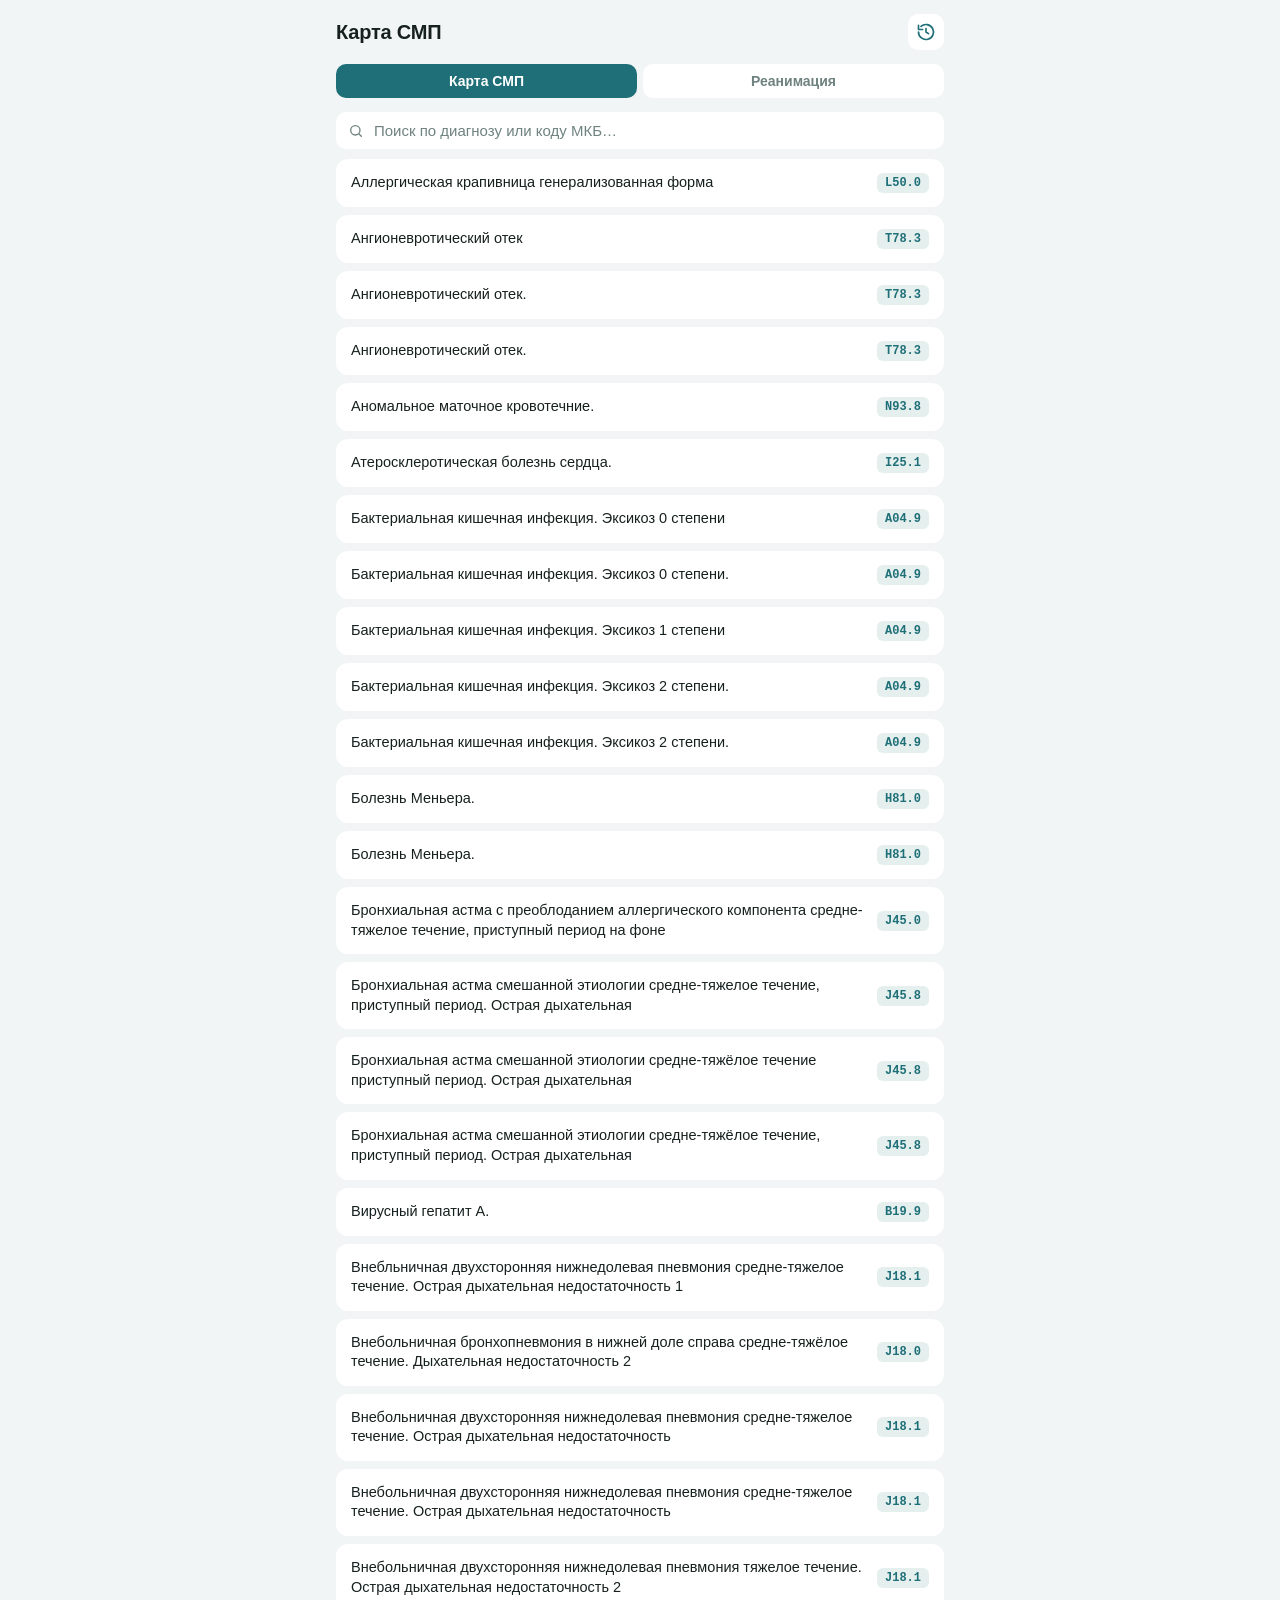
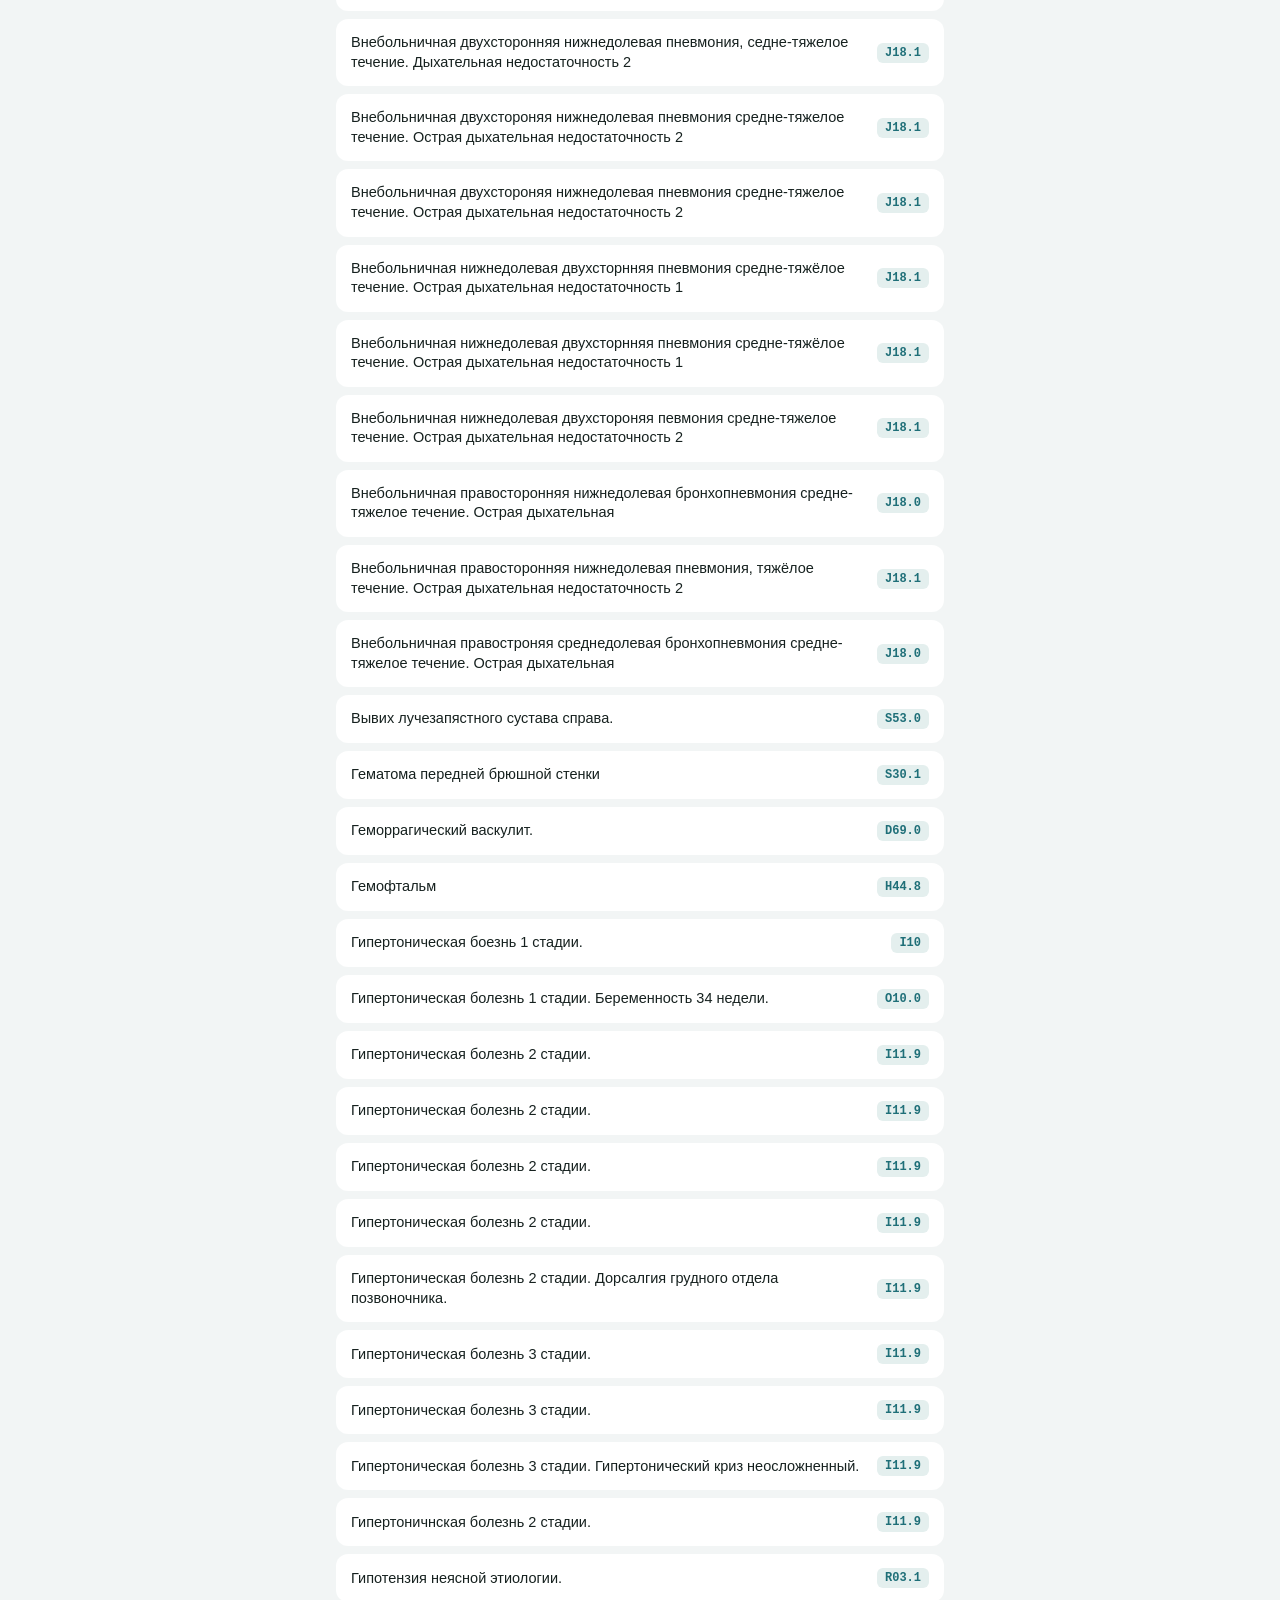
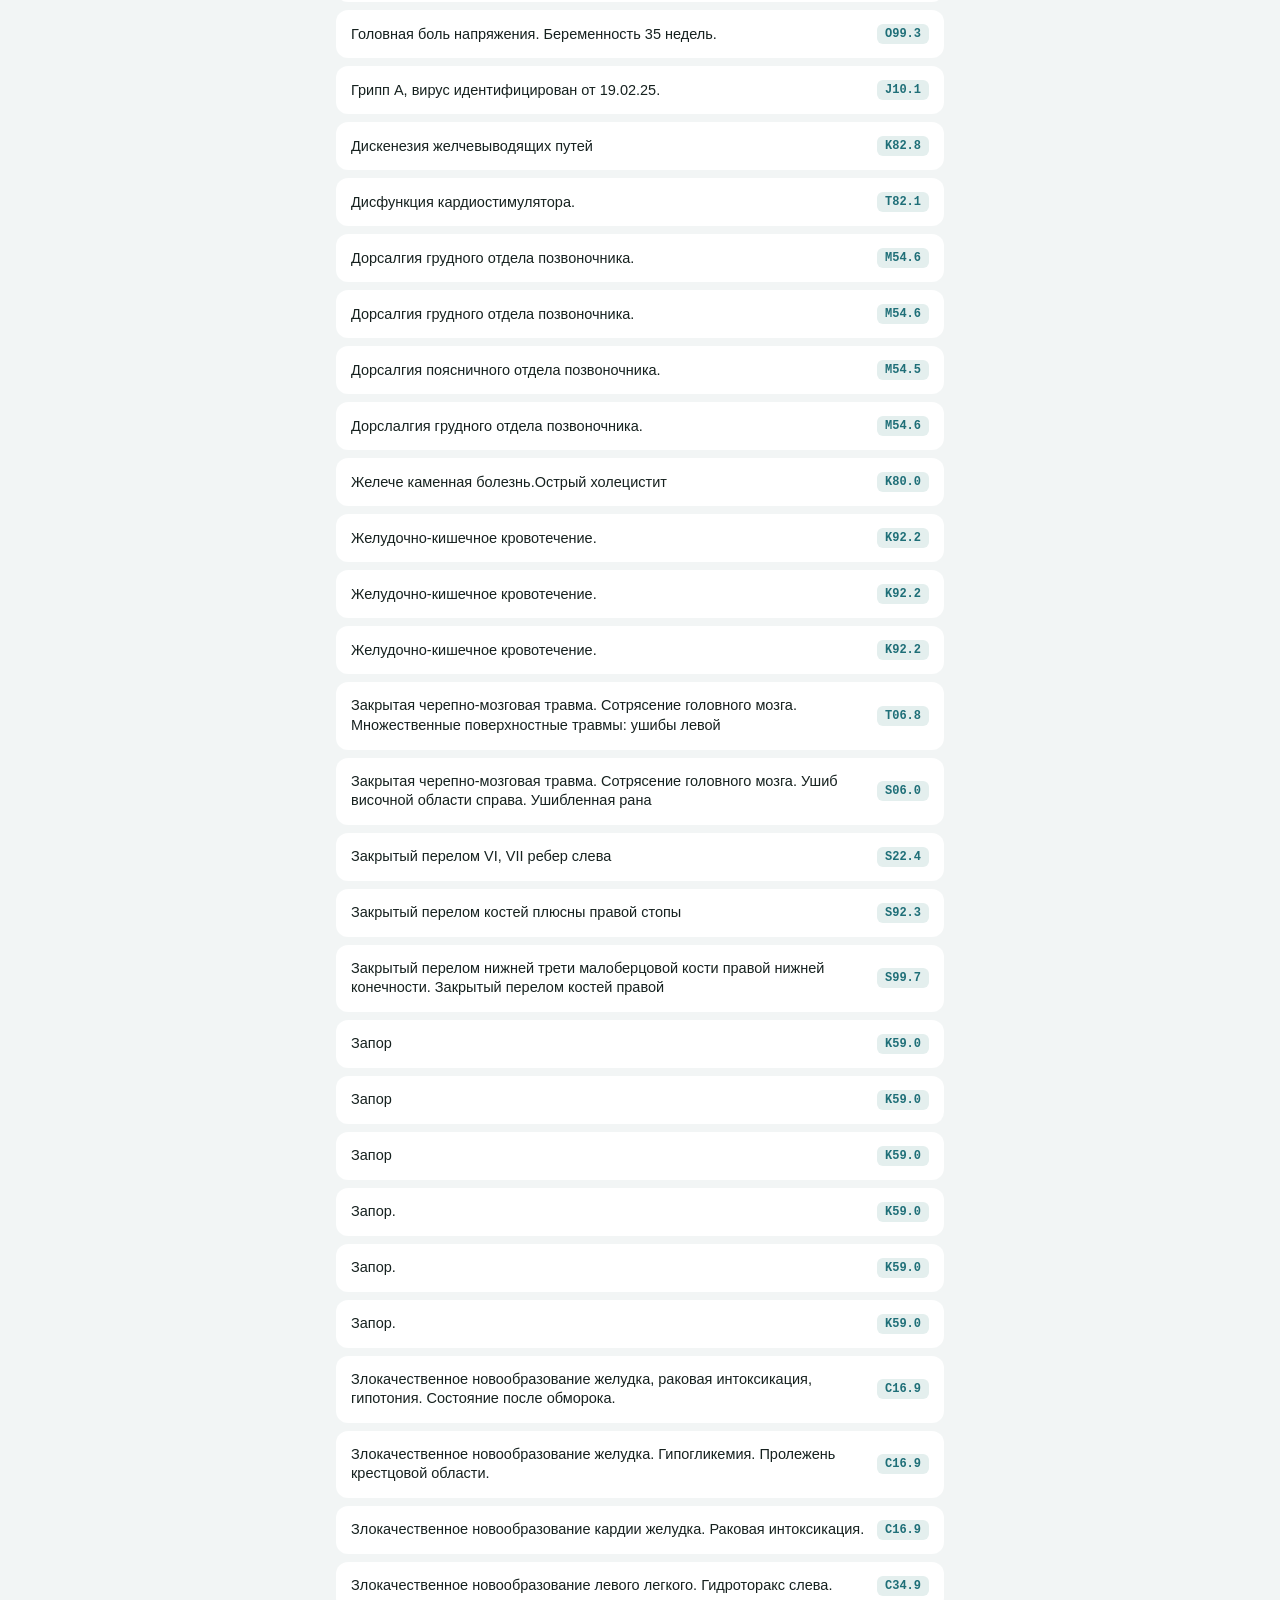
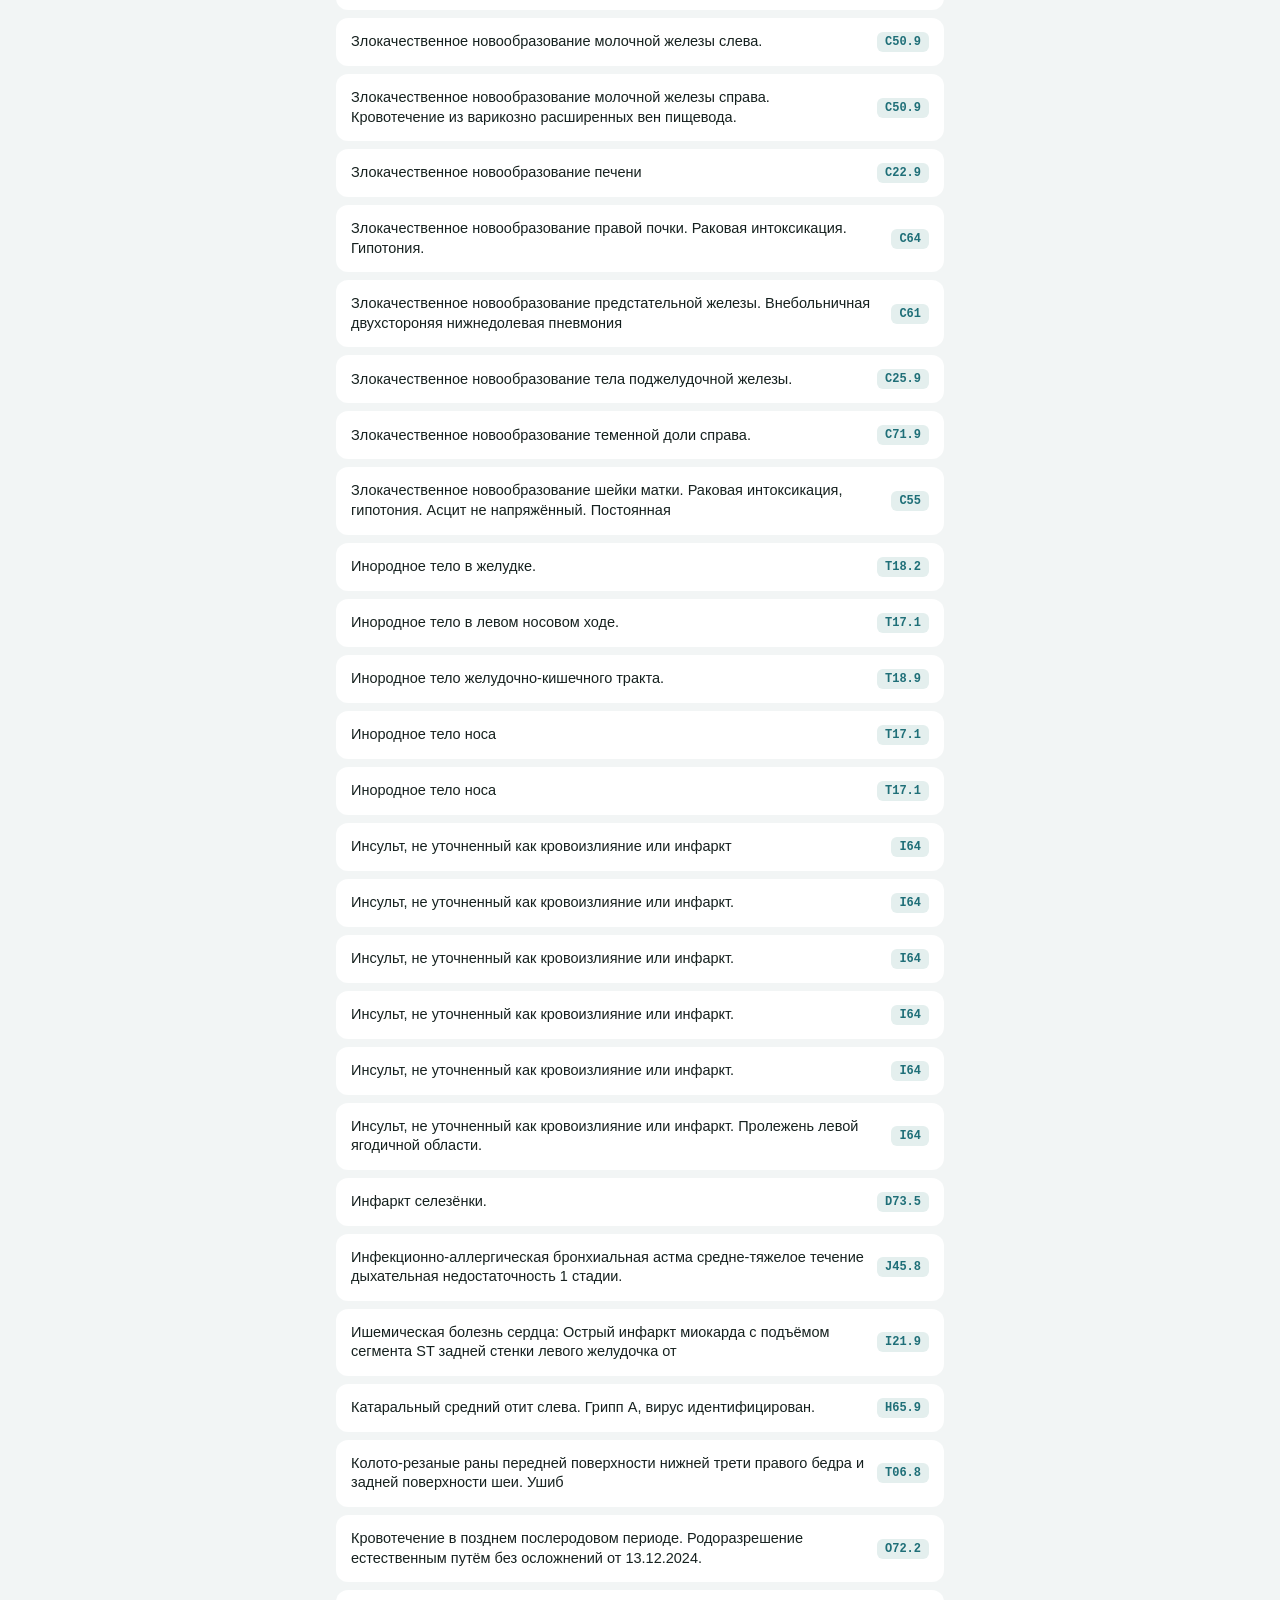
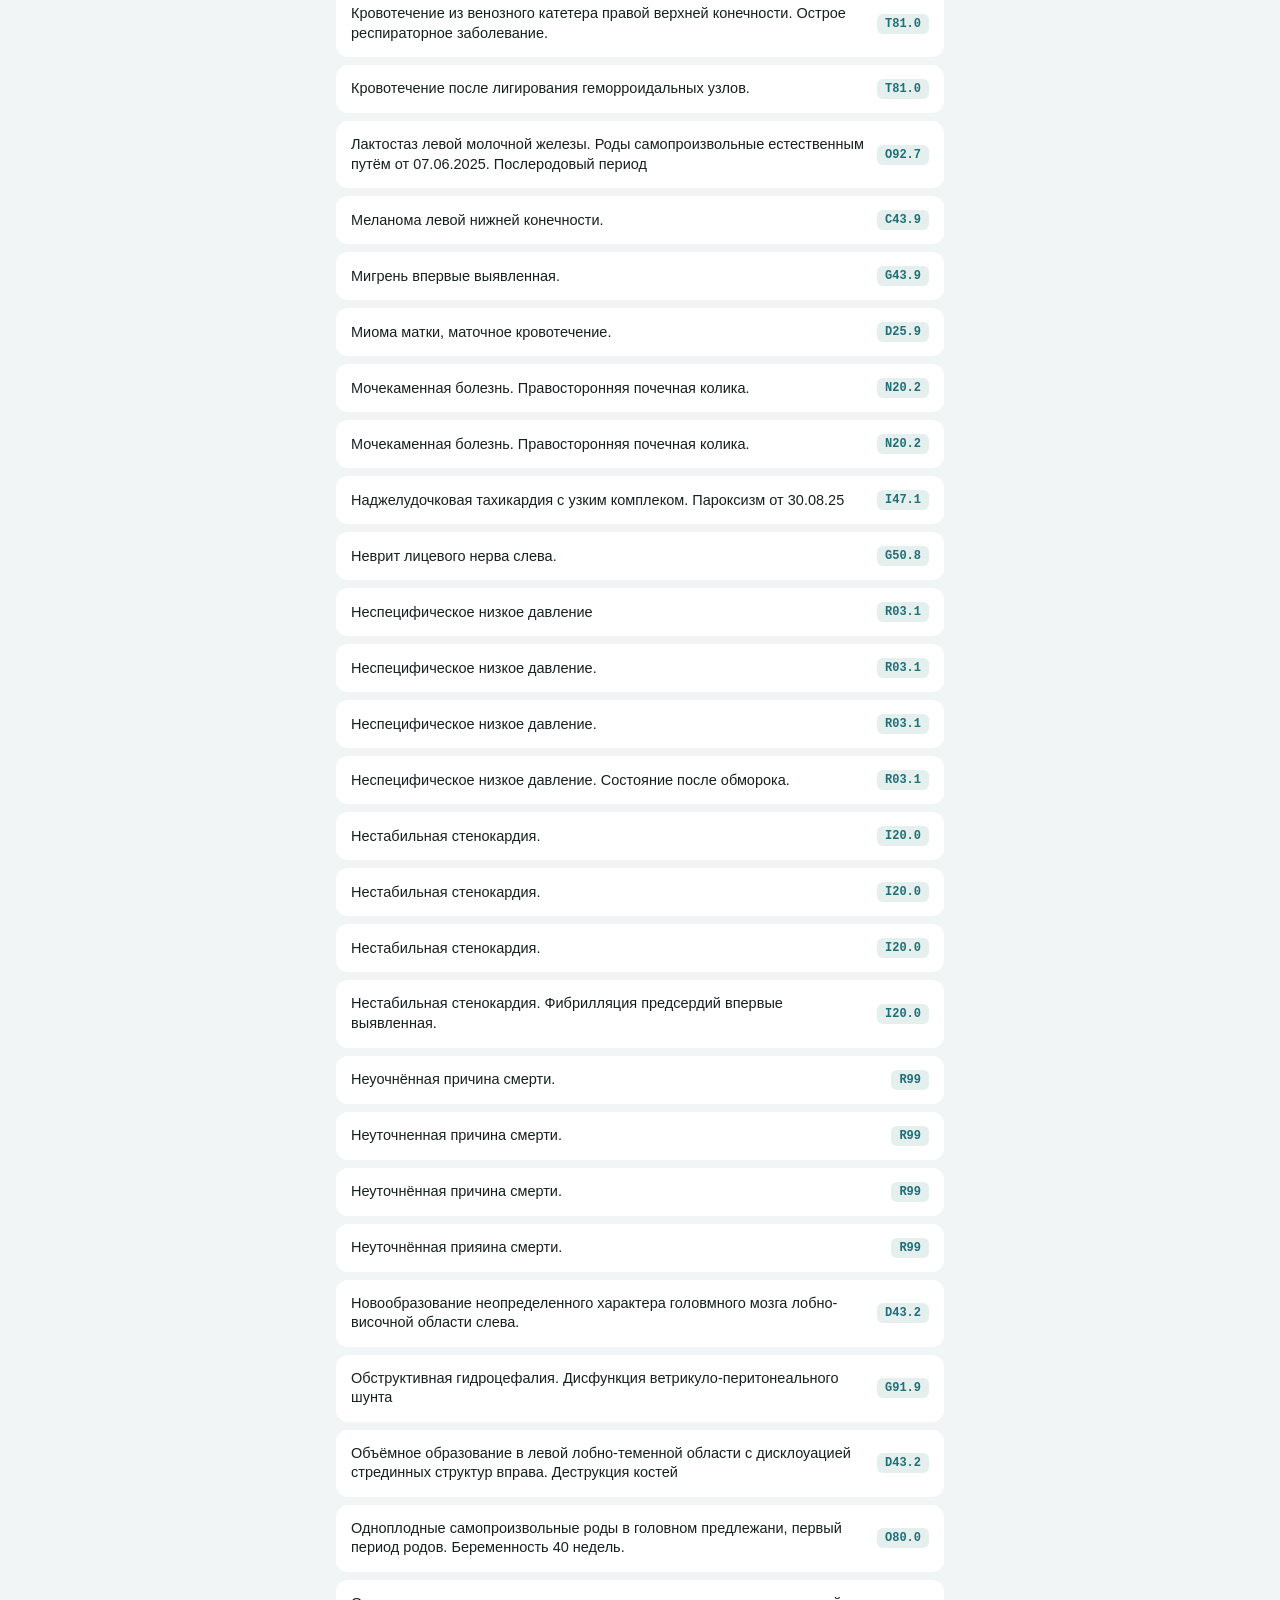
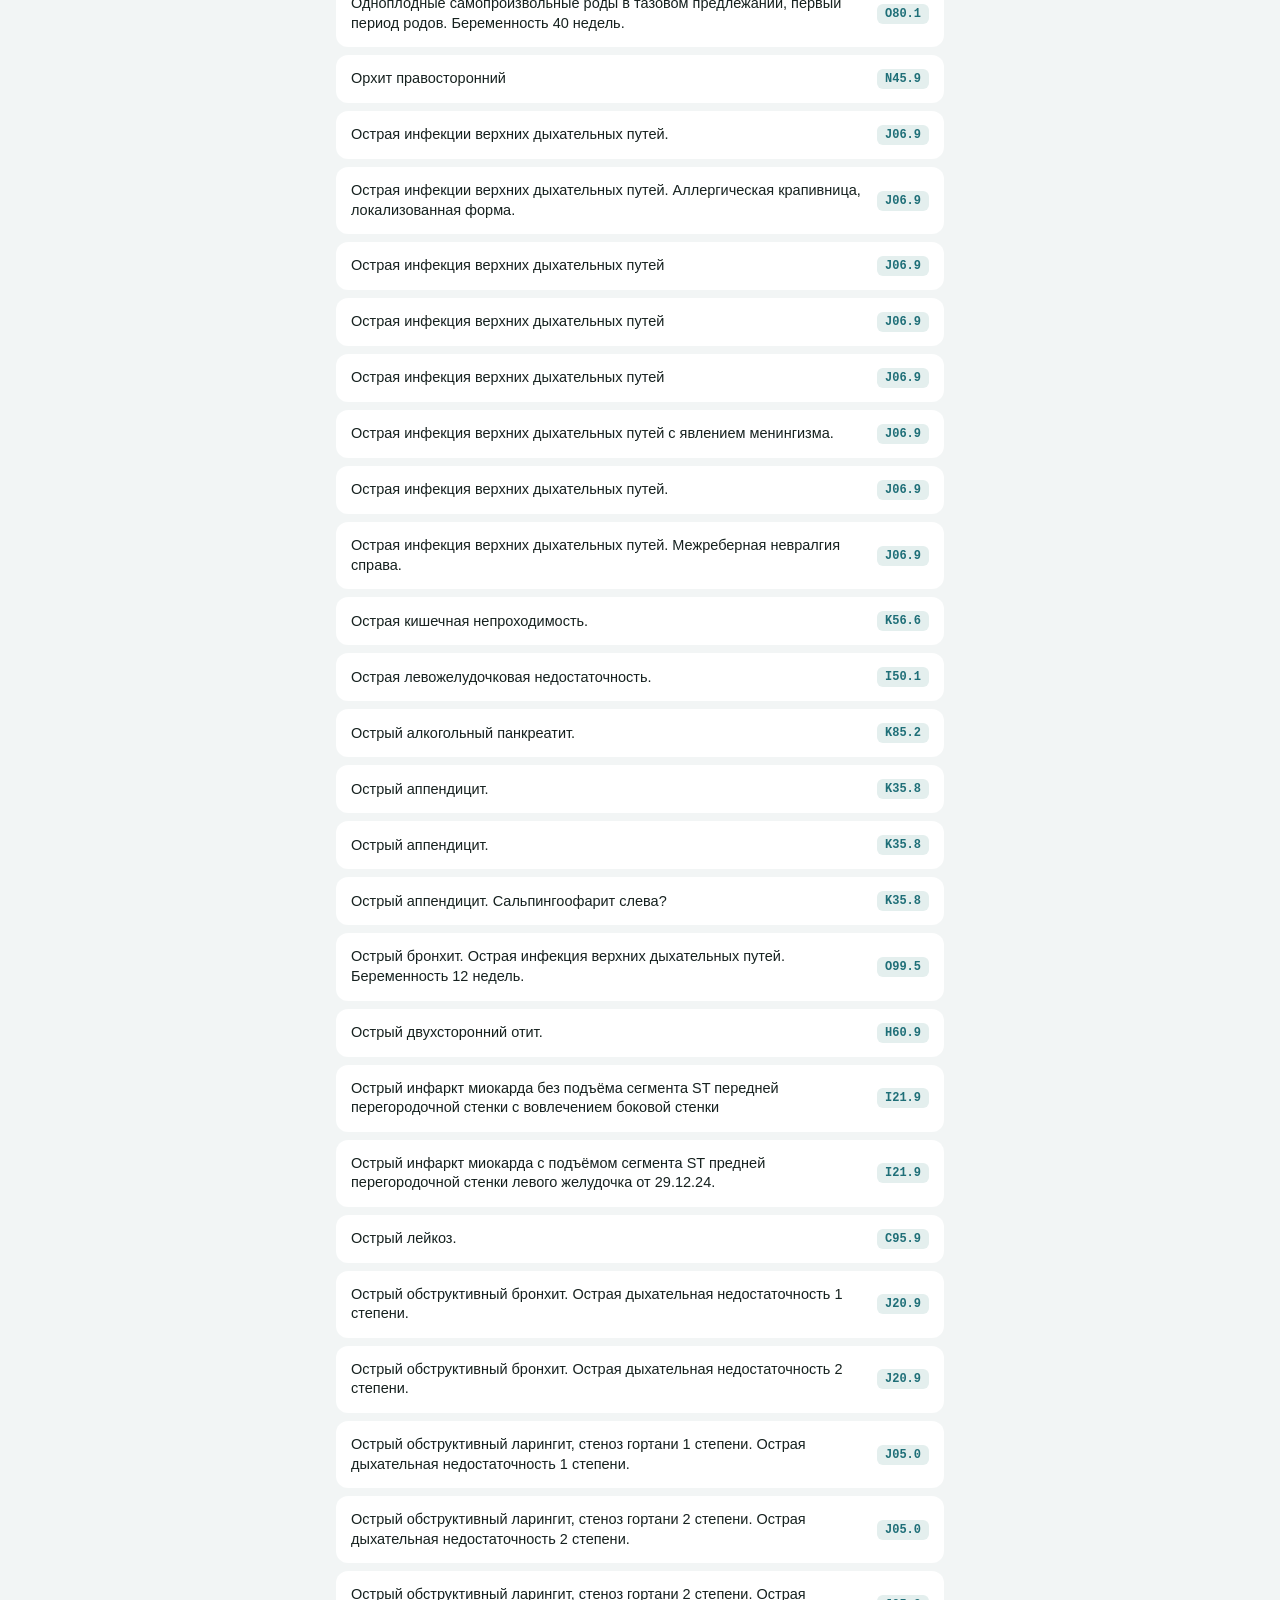
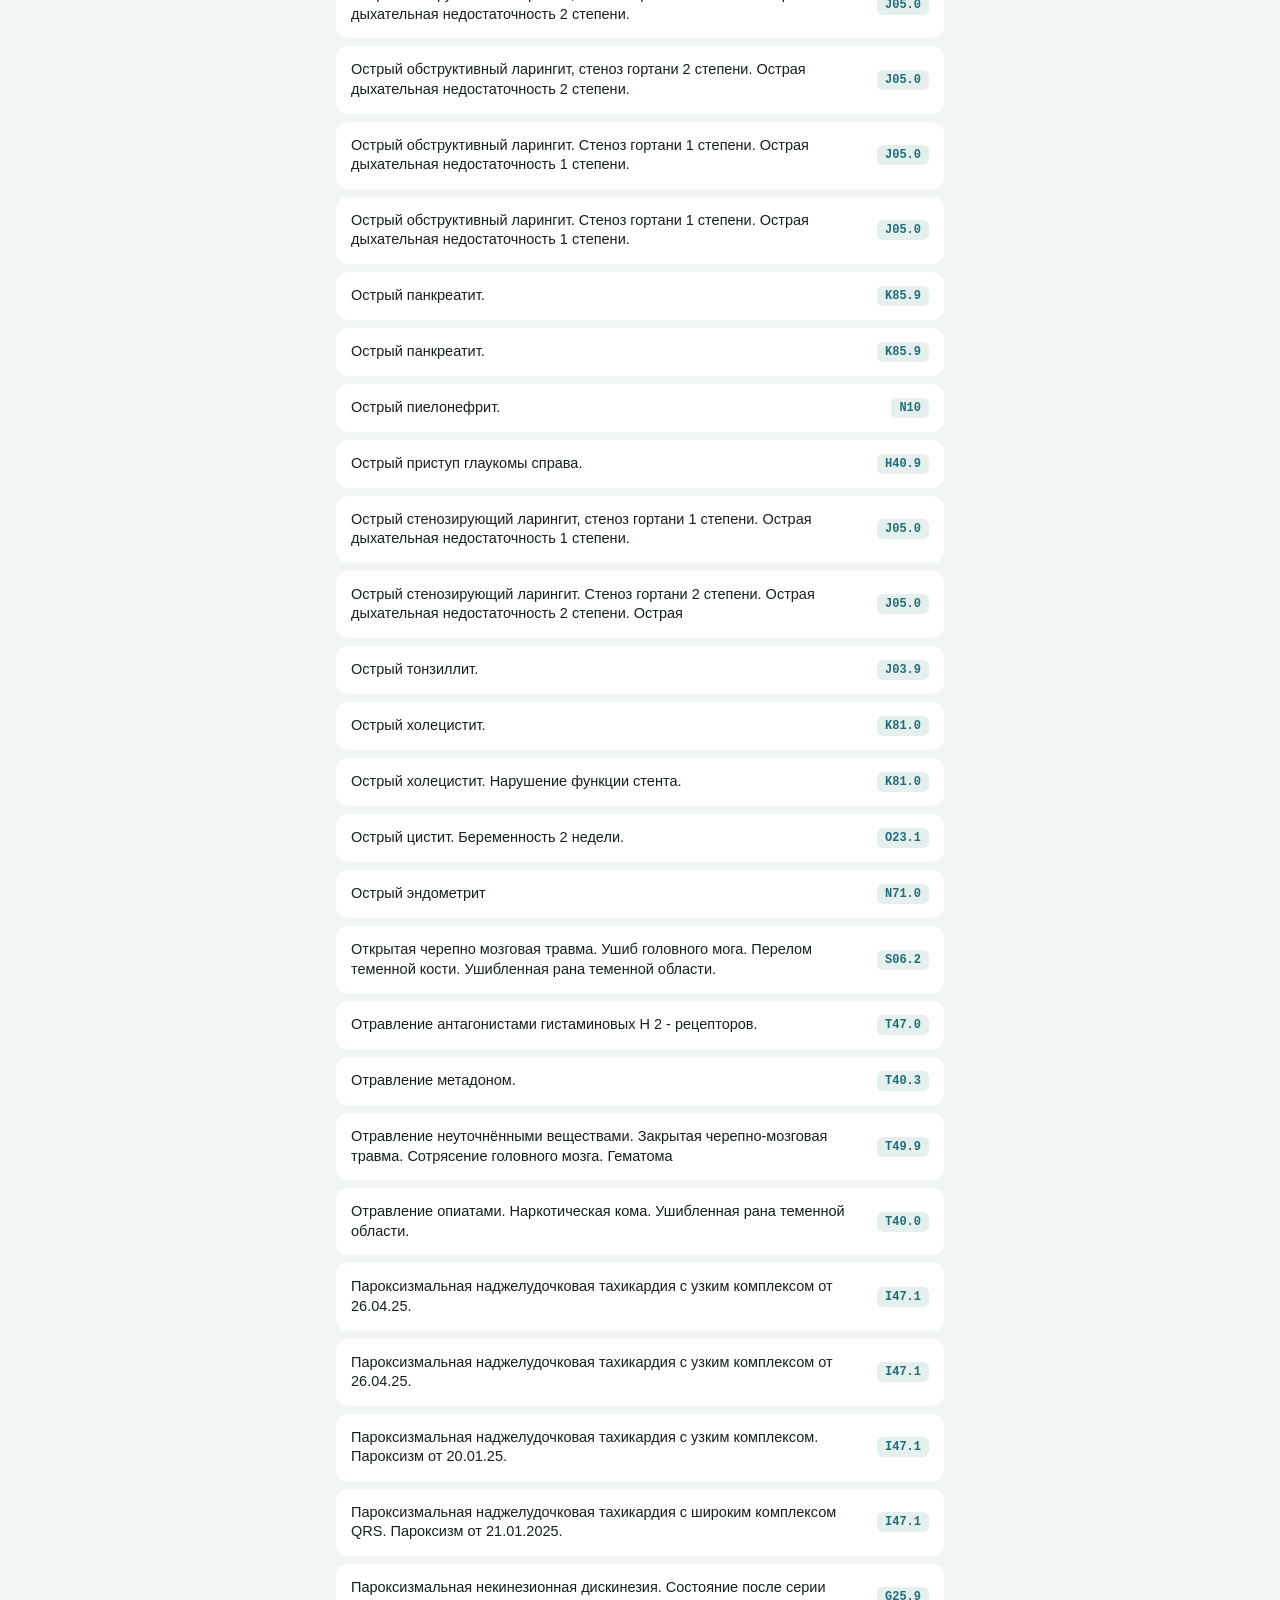
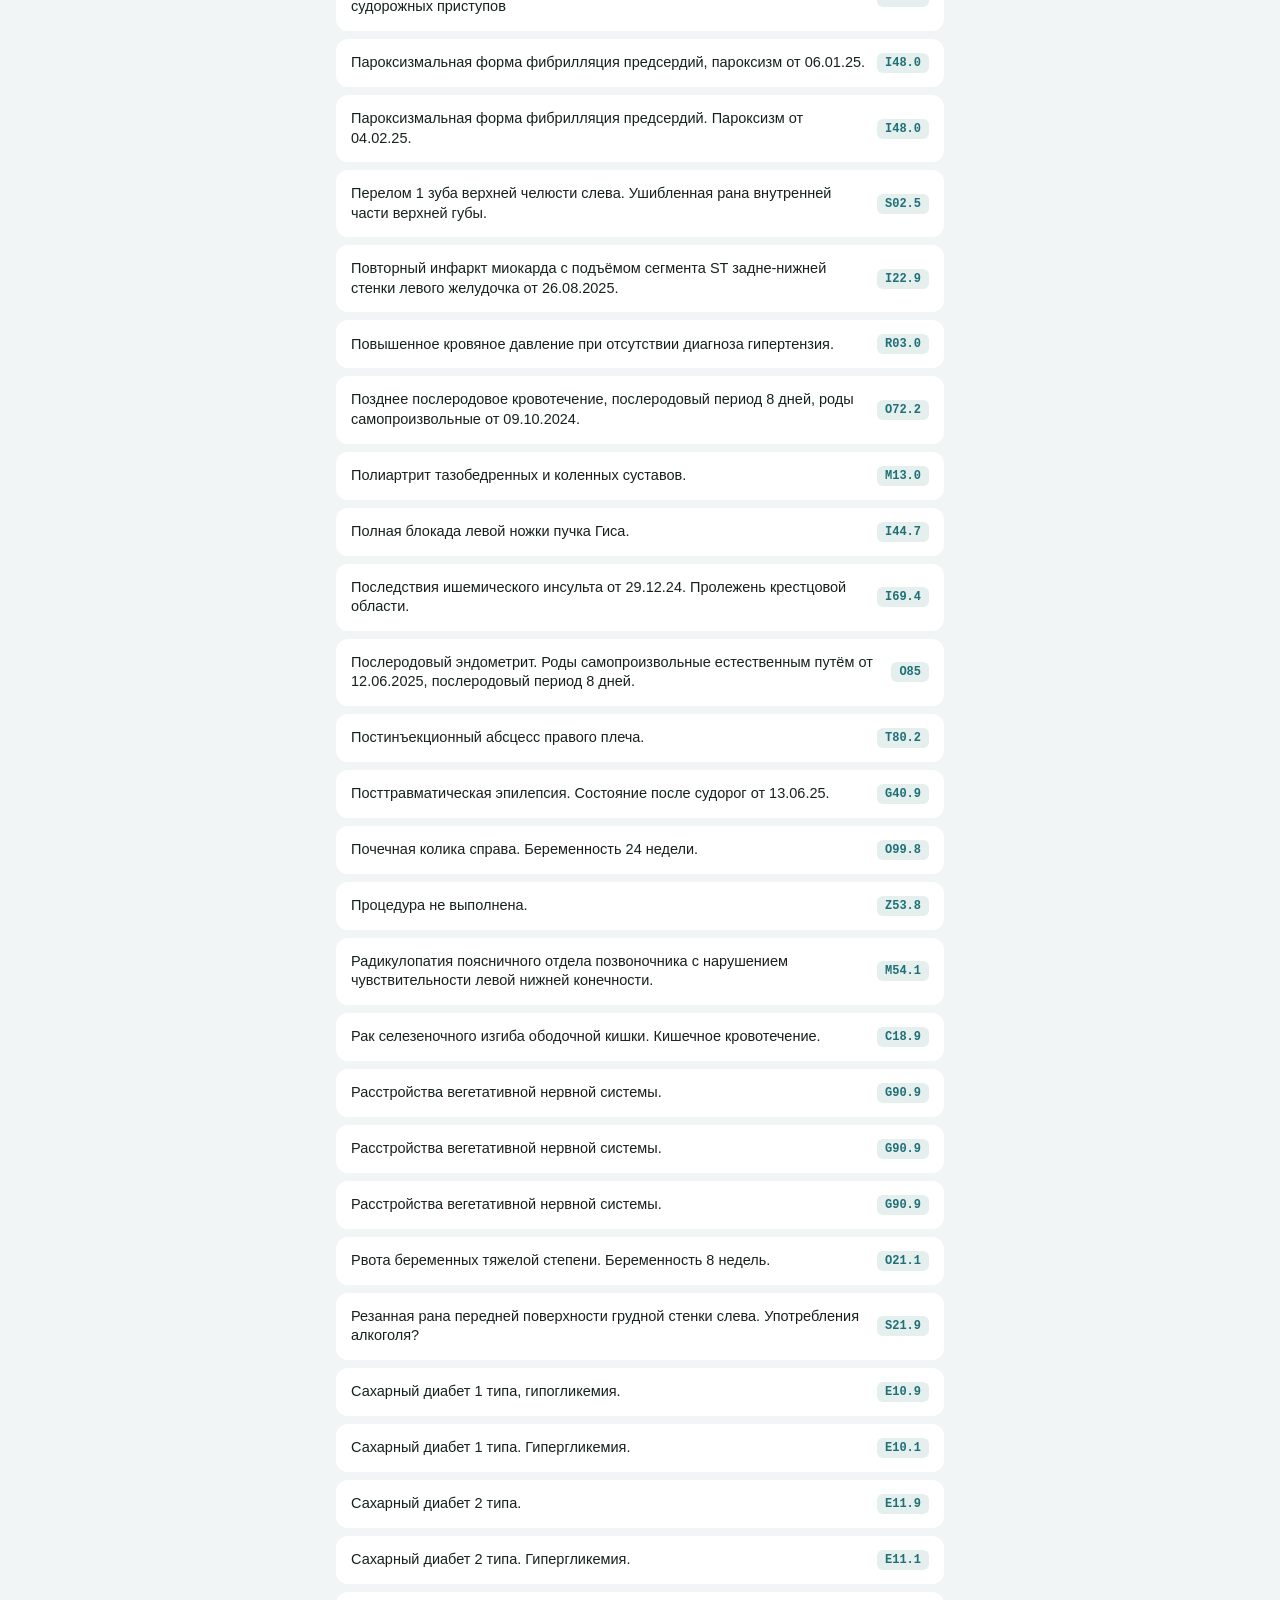
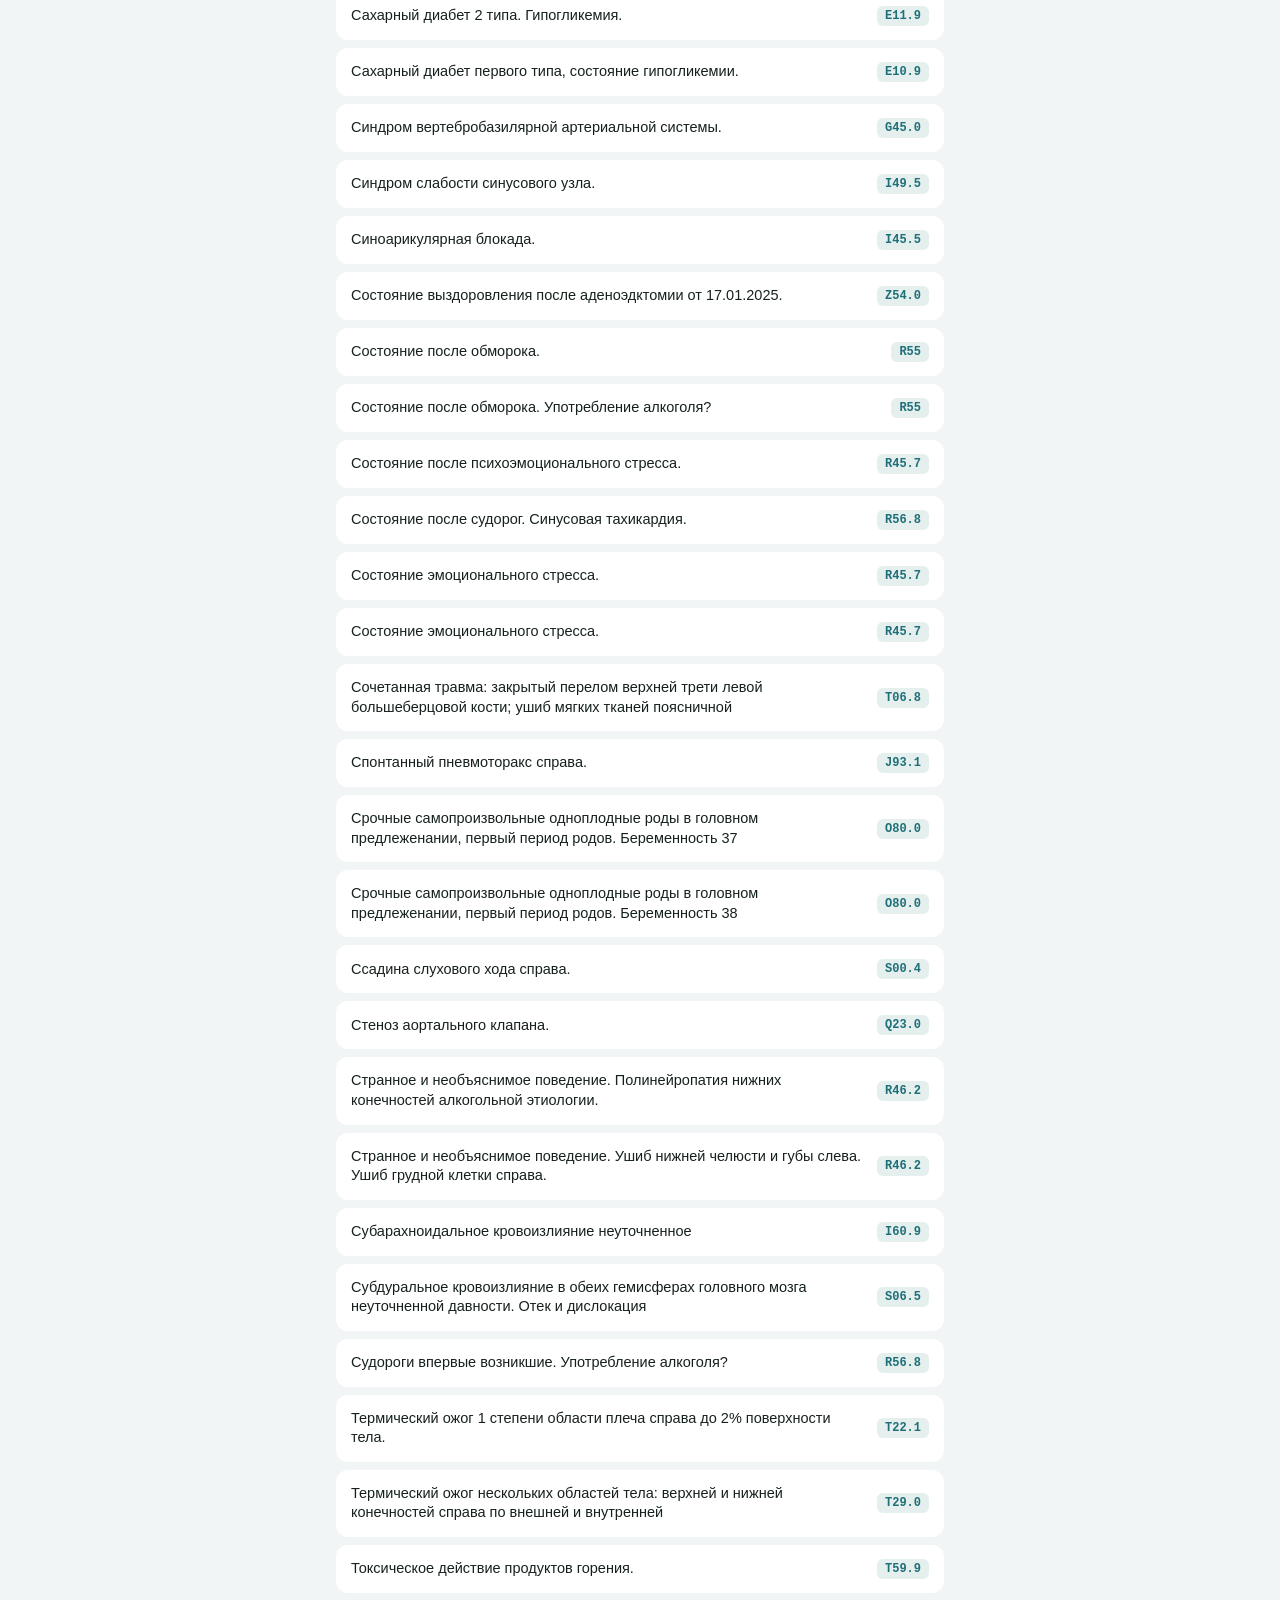
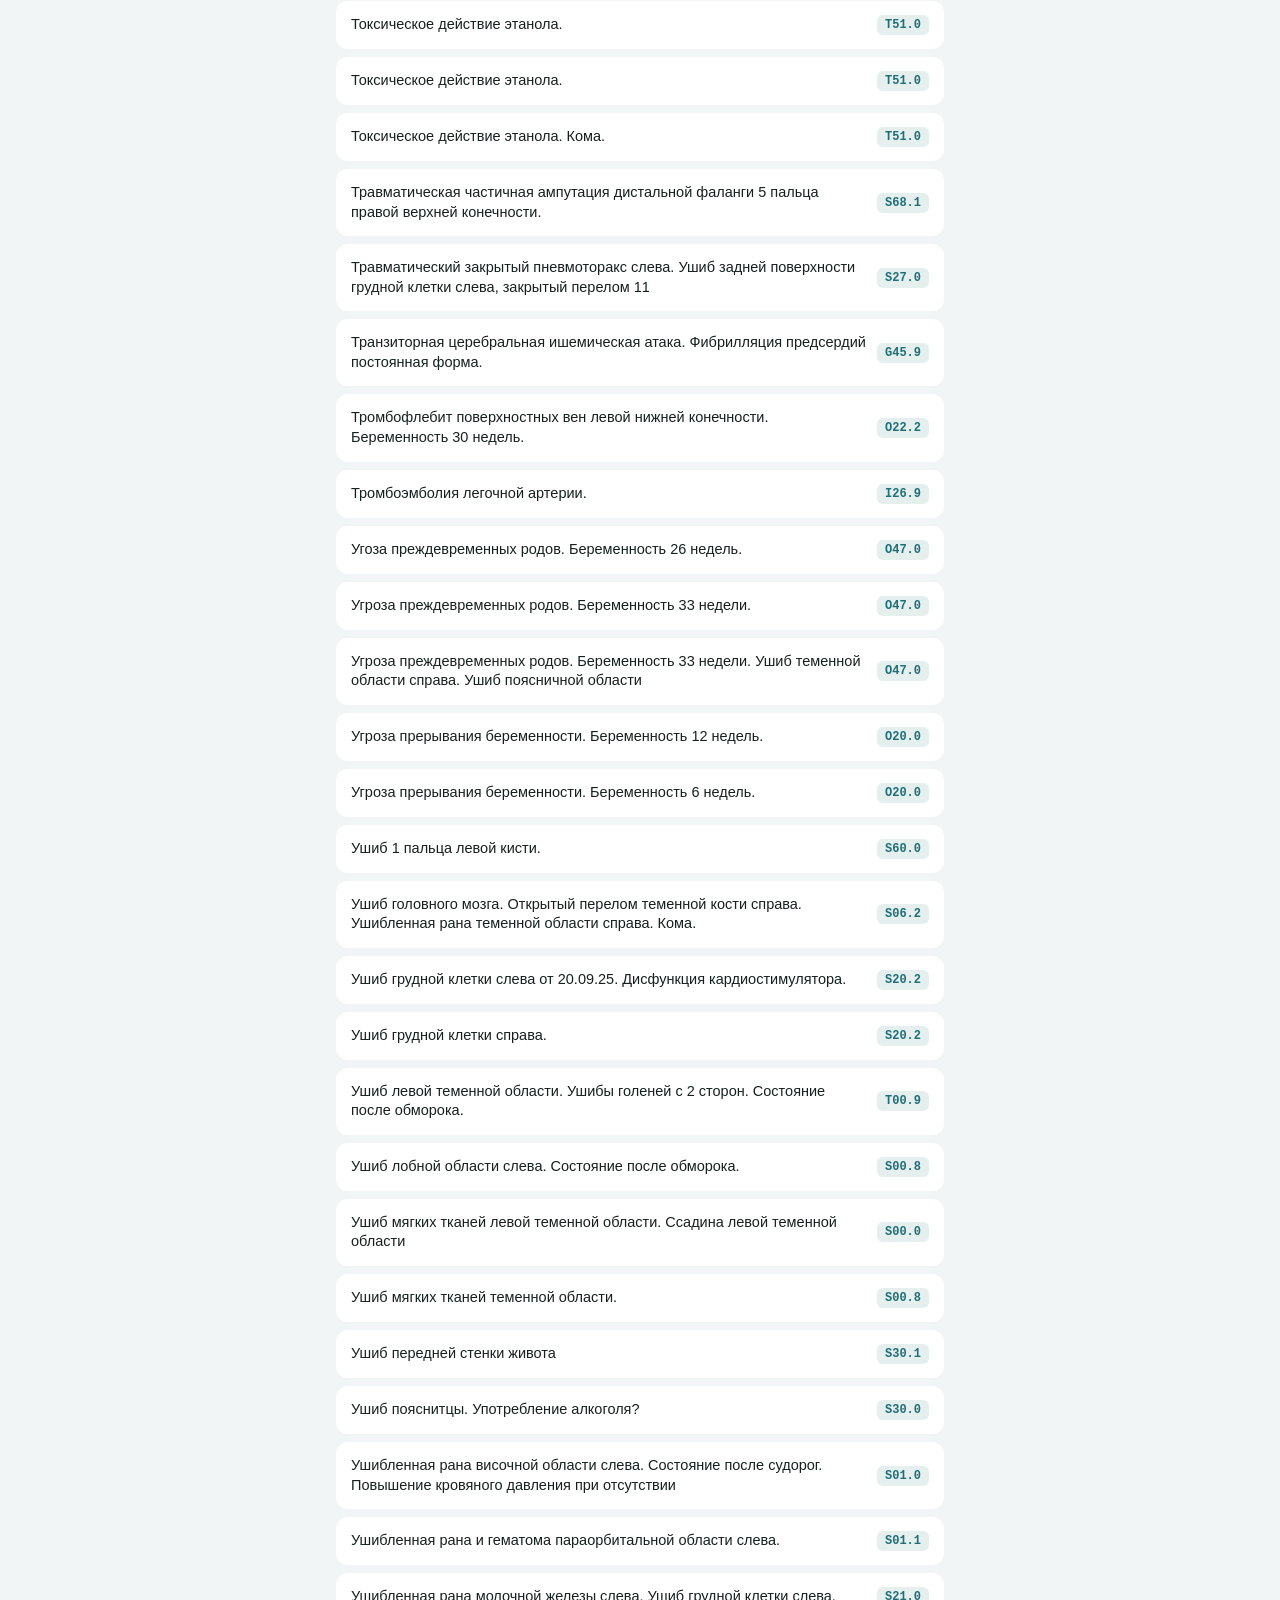
==== webapp/index.html @ 21502b0e "Веб-версия (Telegram Mini App) + вкладка Реанимация + исправление утечки фамилий в базе" ====
<!DOCTYPE html>
<html lang="ru">
<head>
<meta charset="UTF-8">
<meta name="viewport" content="width=device-width, initial-scale=1.0, viewport-fit=cover">
<title>PatientNote — Карта СМП</title>
<link rel="stylesheet" href="style.css">
<script src="https://telegram.org/js/telegram-web-app.js"></script>
</head>
<body>

<div id="app">

  <header class="topbar">
    <div class="topbar-title" id="topbarTitle">Карта СМП</div>
    <button class="icon-btn" id="historyBtn" title="История сохранённых карт" aria-label="История">
      <svg width="20" height="20" viewBox="0 0 24 24" fill="none"><path d="M3 12a9 9 0 1 0 3-6.7" stroke="currentColor" stroke-width="2" stroke-linecap="round"/><path d="M3 4v5h5" stroke="currentColor" stroke-width="2" stroke-linecap="round" stroke-linejoin="round"/><path d="M12 8v4l3 2" stroke="currentColor" stroke-width="2" stroke-linecap="round" stroke-linejoin="round"/></svg>
    </button>
  </header>

  <nav class="tabs" id="tabs">
    <button class="tab active" data-tab="emergency">Карта СМП</button>
    <button class="tab" data-tab="reanimation">Реанимация</button>
  </nav>

  <div class="search-row" id="searchRow">
    <svg class="search-icon" width="16" height="16" viewBox="0 0 24 24" fill="none"><circle cx="11" cy="11" r="7" stroke="currentColor" stroke-width="2"/><path d="m20 20-3.5-3.5" stroke="currentColor" stroke-width="2" stroke-linecap="round"/></svg>
    <input type="text" id="searchInput" placeholder="Поиск по диагнозу или коду МКБ…" autocomplete="off">
  </div>

  <main id="listView" class="list-view"></main>

  <main id="detailView" class="detail-view hidden">
    <button class="back-btn" id="backBtn">
      <svg width="18" height="18" viewBox="0 0 24 24" fill="none"><path d="M15 18l-6-6 6-6" stroke="currentColor" stroke-width="2" stroke-linecap="round" stroke-linejoin="round"/></svg>
      Назад
    </button>
    <div class="detail-header">
      <h1 id="detailTitle"></h1>
      <span class="mkb-pill" id="detailMkb"></span>
    </div>
    <div id="detailFields"></div>
    <div class="detail-actions">
      <button class="btn btn-secondary" id="copyBtn">Скопировать карту</button>
      <button class="btn btn-primary" id="saveBtn">Сохранить в историю</button>
    </div>
  </main>

  <main id="historyView" class="list-view hidden">
    <div class="history-header">
      <button class="back-btn" id="historyBackBtn">
        <svg width="18" height="18" viewBox="0 0 24 24" fill="none"><path d="M15 18l-6-6 6-6" stroke="currentColor" stroke-width="2" stroke-linecap="round" stroke-linejoin="round"/></svg>
        Назад
      </button>
      <h2>Сохранённые карты</h2>
    </div>
    <div id="historyList"></div>
  </main>

  <div id="toast" class="toast"></div>

</div>

<script src="app.js"></script>
</body>
</html>
---- webapp/style.css ----
:root {
  --bg: var(--tg-theme-bg-color, #F2F5F5);
  --secondary-bg: var(--tg-theme-secondary-bg-color, #FFFFFF);
  --text: var(--tg-theme-text-color, #16211F);
  --hint: var(--tg-theme-hint-color, #6E827F);
  --link: var(--tg-theme-link-color, #1F6F78);
  --button: var(--tg-theme-button-color, #1F6F78);
  --button-text: var(--tg-theme-button-text-color, #FFFFFF);
  --accent: #1F6F78;
  --accent-soft: #E4EFEE;
  --border: rgba(22, 33, 31, 0.09);
  --danger: #B3413A;
  --mono: ui-monospace, "SF Mono", "Cascadia Mono", Consolas, monospace;
  --sans: -apple-system, BlinkMacSystemFont, "Segoe UI", Roboto, Helvetica, Arial, sans-serif;
}

* { box-sizing: border-box; }

html, body {
  margin: 0;
  padding: 0;
  background: var(--bg);
  color: var(--text);
  font-family: var(--sans);
  -webkit-tap-highlight-color: transparent;
}

body {
  min-height: 100vh;
  padding-bottom: env(safe-area-inset-bottom);
}

#app {
  max-width: 640px;
  margin: 0 auto;
  min-height: 100vh;
  display: flex;
  flex-direction: column;
}

/* ---------- Topbar & tabs ---------- */

.topbar {
  display: flex;
  align-items: center;
  justify-content: space-between;
  padding: 14px 16px 6px;
}

.topbar-title {
  font-size: 20px;
  font-weight: 700;
  letter-spacing: -0.01em;
}

.icon-btn {
  border: none;
  background: var(--secondary-bg);
  color: var(--accent);
  width: 36px;
  height: 36px;
  border-radius: 10px;
  display: flex;
  align-items: center;
  justify-content: center;
  cursor: pointer;
}

.tabs {
  display: flex;
  gap: 6px;
  padding: 8px 16px;
}

.tab {
  flex: 1;
  border: none;
  background: var(--secondary-bg);
  color: var(--hint);
  font-family: var(--sans);
  font-size: 14px;
  font-weight: 600;
  padding: 9px 0;
  border-radius: 10px;
  cursor: pointer;
  transition: background 0.15s, color 0.15s;
}

.tab.active {
  background: var(--accent);
  color: var(--button-text);
}

/* ---------- Search ---------- */

.search-row {
  display: flex;
  align-items: center;
  gap: 8px;
  margin: 6px 16px 10px;
  padding: 9px 12px;
  background: var(--secondary-bg);
  border-radius: 10px;
}

.search-icon { color: var(--hint); flex-shrink: 0; }

#searchInput {
  border: none;
  outline: none;
  background: transparent;
  color: var(--text);
  font-family: var(--sans);
  font-size: 15px;
  width: 100%;
}

#searchInput::placeholder { color: var(--hint); }

/* ---------- List ---------- */

.list-view {
  flex: 1;
  overflow-y: auto;
  padding: 0 16px 24px;
}

.list-item {
  display: flex;
  align-items: center;
  justify-content: space-between;
  gap: 10px;
  padding: 13px 14px;
  margin-bottom: 8px;
  background: var(--secondary-bg);
  border-radius: 12px;
  cursor: pointer;
  border: 1px solid transparent;
}

.list-item:active { border-color: var(--accent); }

.list-item-name {
  font-size: 14.5px;
  line-height: 1.35;
  font-weight: 500;
}

.mkb-pill {
  font-family: var(--mono);
  font-size: 12px;
  font-weight: 600;
  color: var(--accent);
  background: var(--accent-soft);
  padding: 3px 8px;
  border-radius: 6px;
  white-space: nowrap;
  flex-shrink: 0;
}

.empty-state {
  text-align: center;
  color: var(--hint);
  padding: 60px 20px;
  font-size: 14px;
}

/* ---------- Detail view ---------- */

.detail-view {
  flex: 1;
  overflow-y: auto;
  padding: 12px 16px 100px;
}

.hidden { display: none !important; }

.back-btn {
  display: flex;
  align-items: center;
  gap: 4px;
  border: none;
  background: transparent;
  color: var(--link);
  font-family: var(--sans);
  font-size: 15px;
  font-weight: 500;
  padding: 6px 0 14px;
  cursor: pointer;
}

.detail-header {
  margin-bottom: 16px;
}

.detail-header h1 {
  font-size: 19px;
  font-weight: 700;
  line-height: 1.3;
  margin: 0 0 8px;
  letter-spacing: -0.01em;
}

.field-group {
  margin-bottom: 14px;
}

.field-group-title {
  font-size: 12.5px;
  font-weight: 700;
  text-transform: uppercase;
  letter-spacing: 0.03em;
  color: var(--hint);
  margin: 22px 0 10px;
  padding-top: 6px;
  border-top: 1px solid var(--border);
}

.field-group-title:first-child {
  margin-top: 0;
  border-top: none;
  padding-top: 0;
}

.field-label {
  font-size: 13px;
  font-weight: 600;
  color: var(--text);
  margin-bottom: 6px;
  display: block;
}

.field-textarea {
  width: 100%;
  min-height: 64px;
  border: 1px solid var(--border);
  border-radius: 10px;
  padding: 10px 12px;
  font-family: var(--sans);
  font-size: 14.5px;
  line-height: 1.45;
  color: var(--text);
  background: var(--secondary-bg);
  resize: vertical;
  outline: none;
}

.field-textarea:focus { border-color: var(--accent); }

.detail-actions {
  position: fixed;
  left: 0;
  right: 0;
  bottom: 0;
  max-width: 640px;
  margin: 0 auto;
  display: flex;
  gap: 10px;
  padding: 10px 16px calc(12px + env(safe-area-inset-bottom));
  background: linear-gradient(to top, var(--bg) 60%, transparent);
}

.btn {
  flex: 1;
  border: none;
  border-radius: 12px;
  padding: 13px 0;
  font-family: var(--sans);
  font-size: 15px;
  font-weight: 600;
  cursor: pointer;
}

.btn-primary {
  background: var(--button);
  color: var(--button-text);
}

.btn-secondary {
  background: var(--secondary-bg);
  color: var(--accent);
  border: 1px solid var(--accent);
}

/* ---------- History ---------- */

.history-header {
  display: flex;
  align-items: center;
  gap: 10px;
  padding-top: 4px;
}

.history-header h2 {
  font-size: 17px;
  margin: 0 0 0 -6px;
}

.history-item {
  padding: 12px 14px;
  margin-top: 8px;
  background: var(--secondary-bg);
  border-radius: 12px;
  cursor: pointer;
}

.history-item-name {
  font-size: 14px;
  font-weight: 600;
  margin-bottom: 3px;
}

.history-item-meta {
  font-size: 12px;
  color: var(--hint);
}

.history-item-delete {
  float: right;
  border: none;
  background: none;
  color: var(--danger);
  font-size: 12.5px;
  font-weight: 600;
  cursor: pointer;
}

/* ---------- Toast ---------- */

.toast {
  position: fixed;
  left: 50%;
  bottom: 24px;
  transform: translate(-50%, 20px);
  background: var(--text);
  color: var(--bg);
  padding: 10px 18px;
  border-radius: 10px;
  font-size: 13.5px;
  font-weight: 500;
  opacity: 0;
  pointer-events: none;
  transition: opacity 0.2s, transform 0.2s;
  z-index: 50;
}

.toast.show {
  opacity: 1;
  transform: translate(-50%, 0);
}
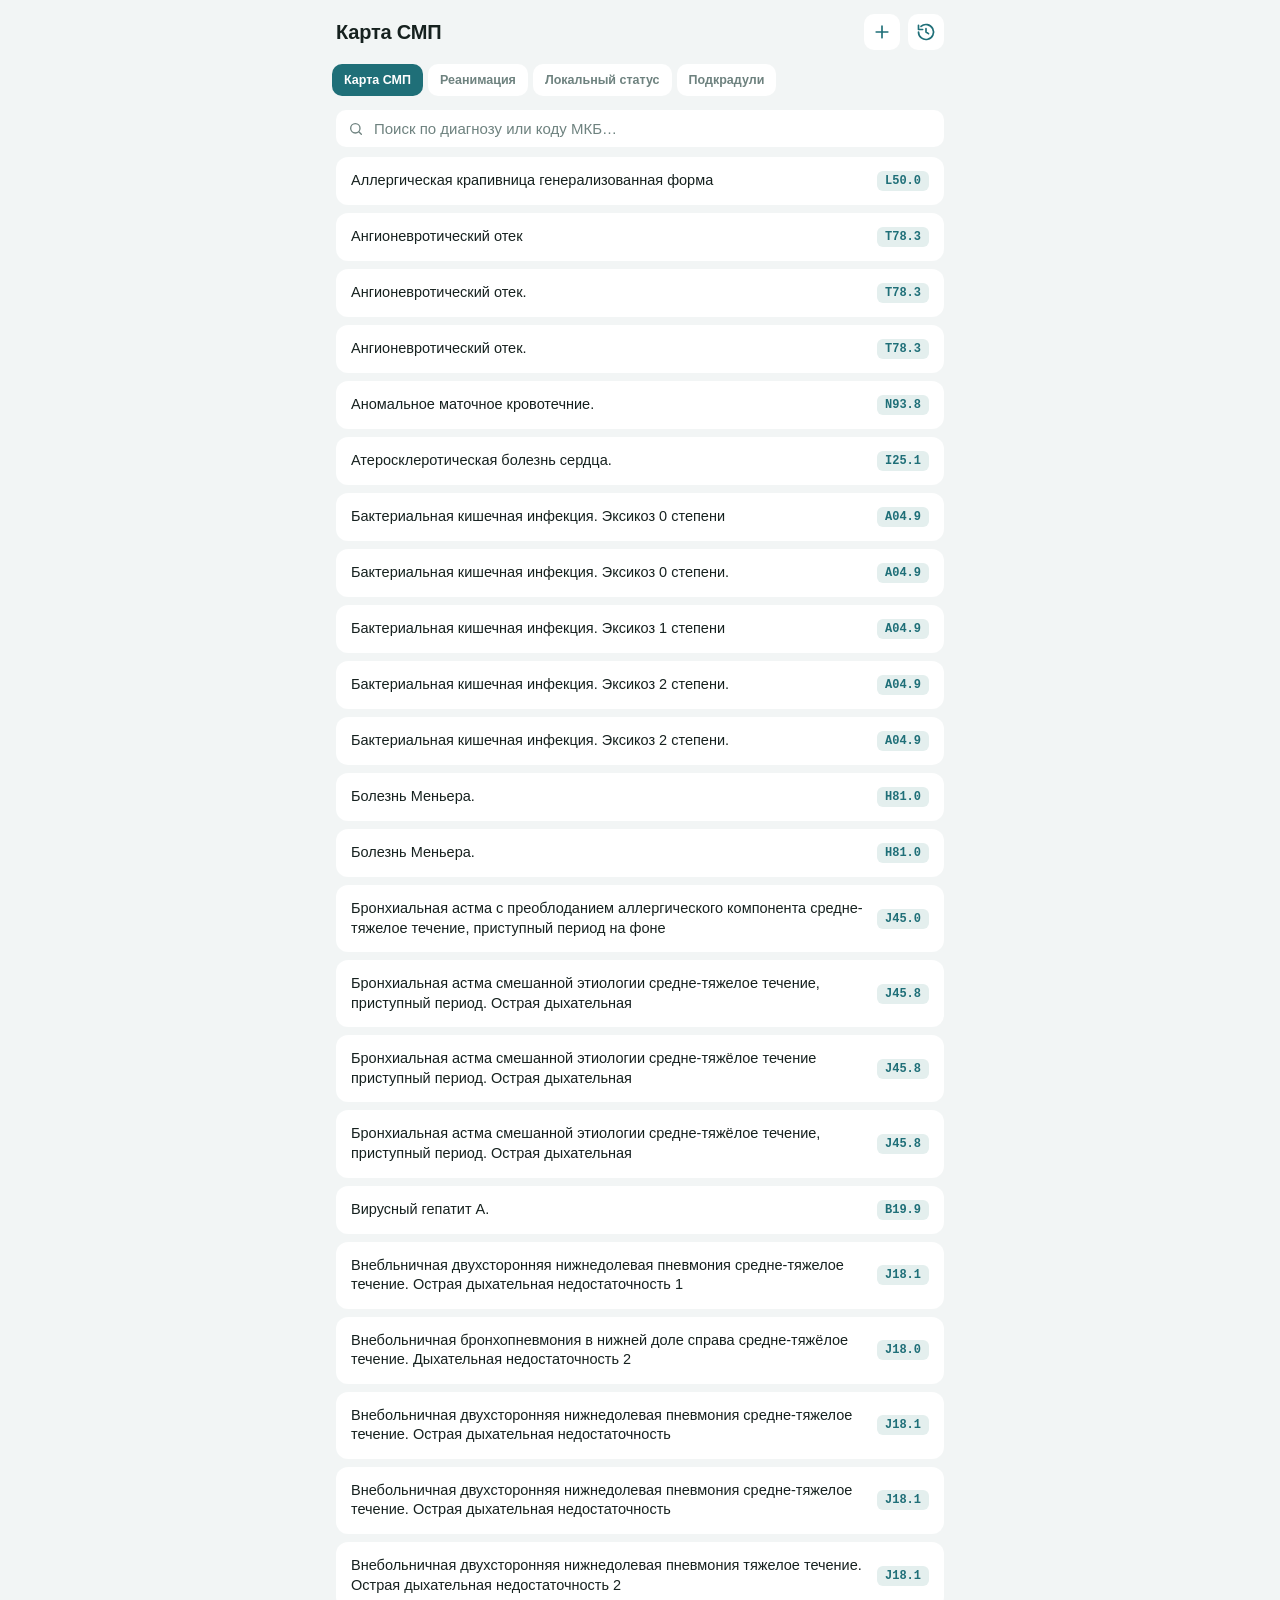
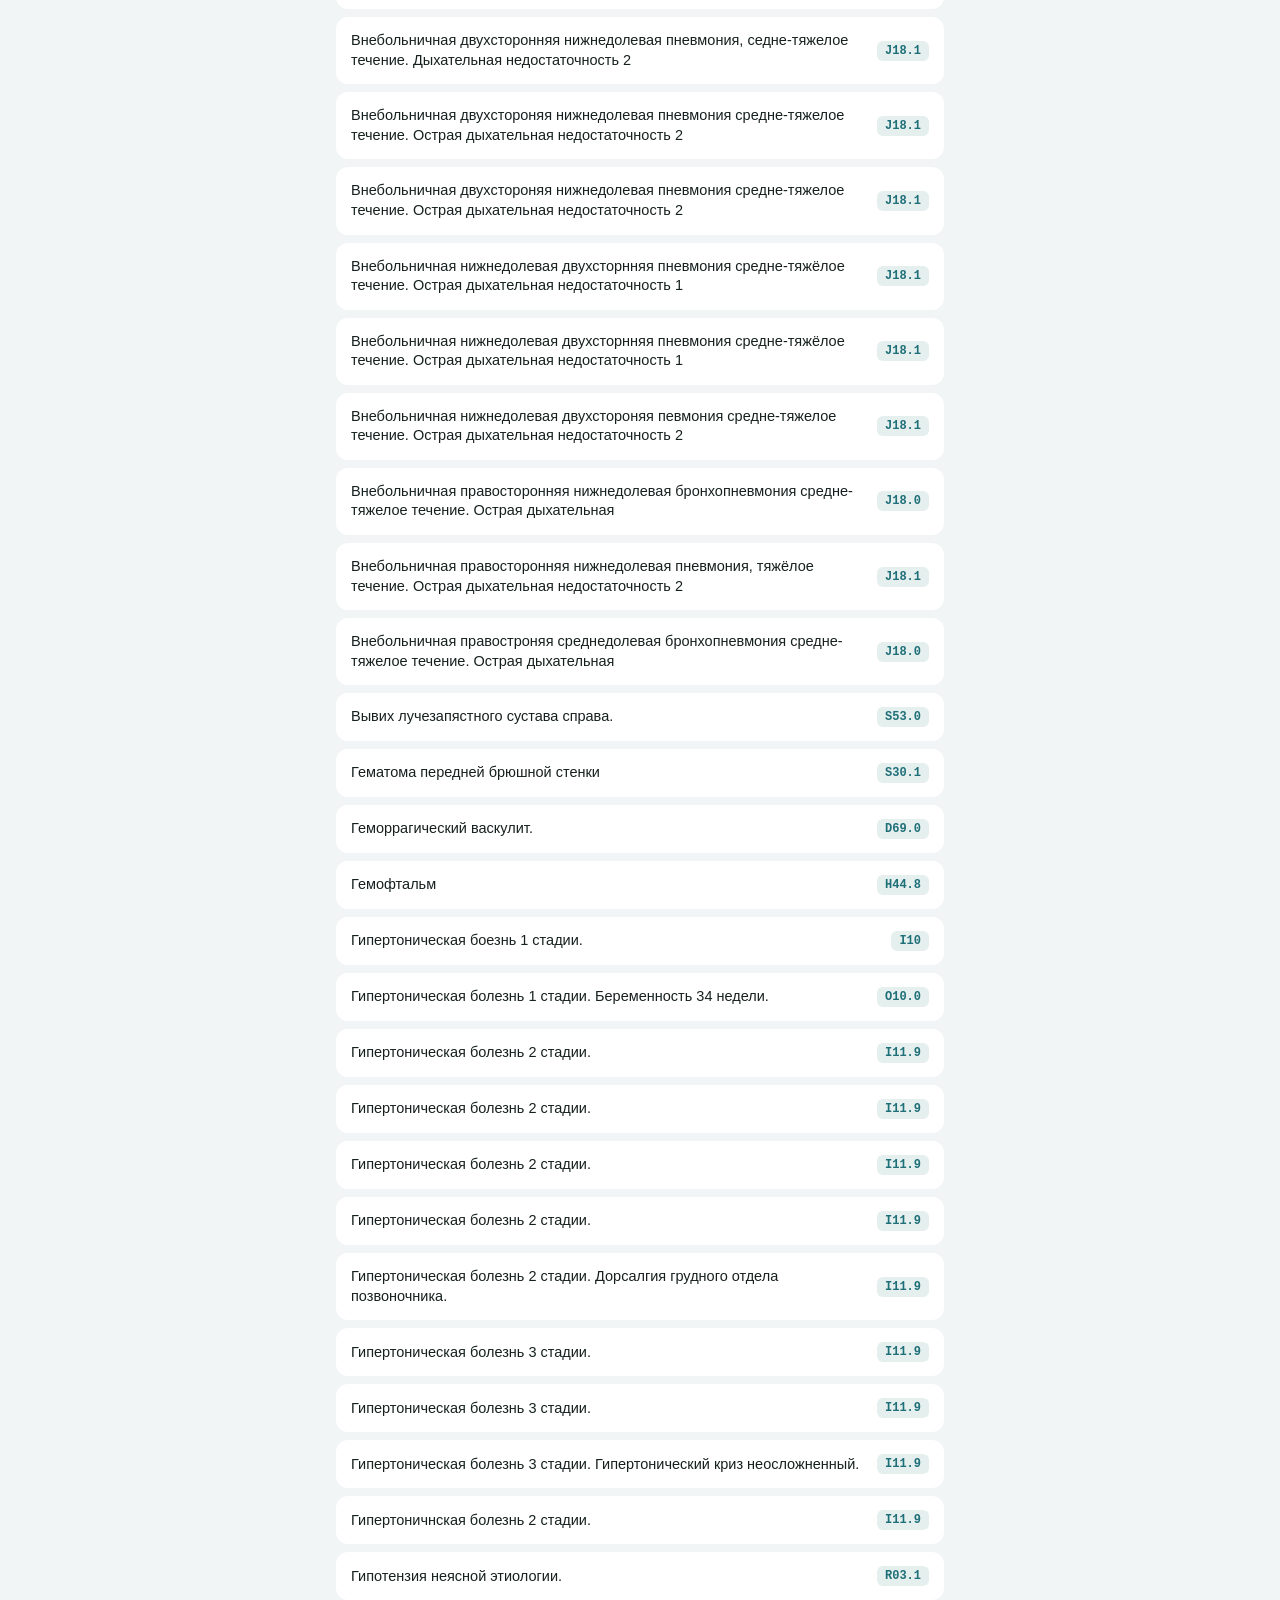
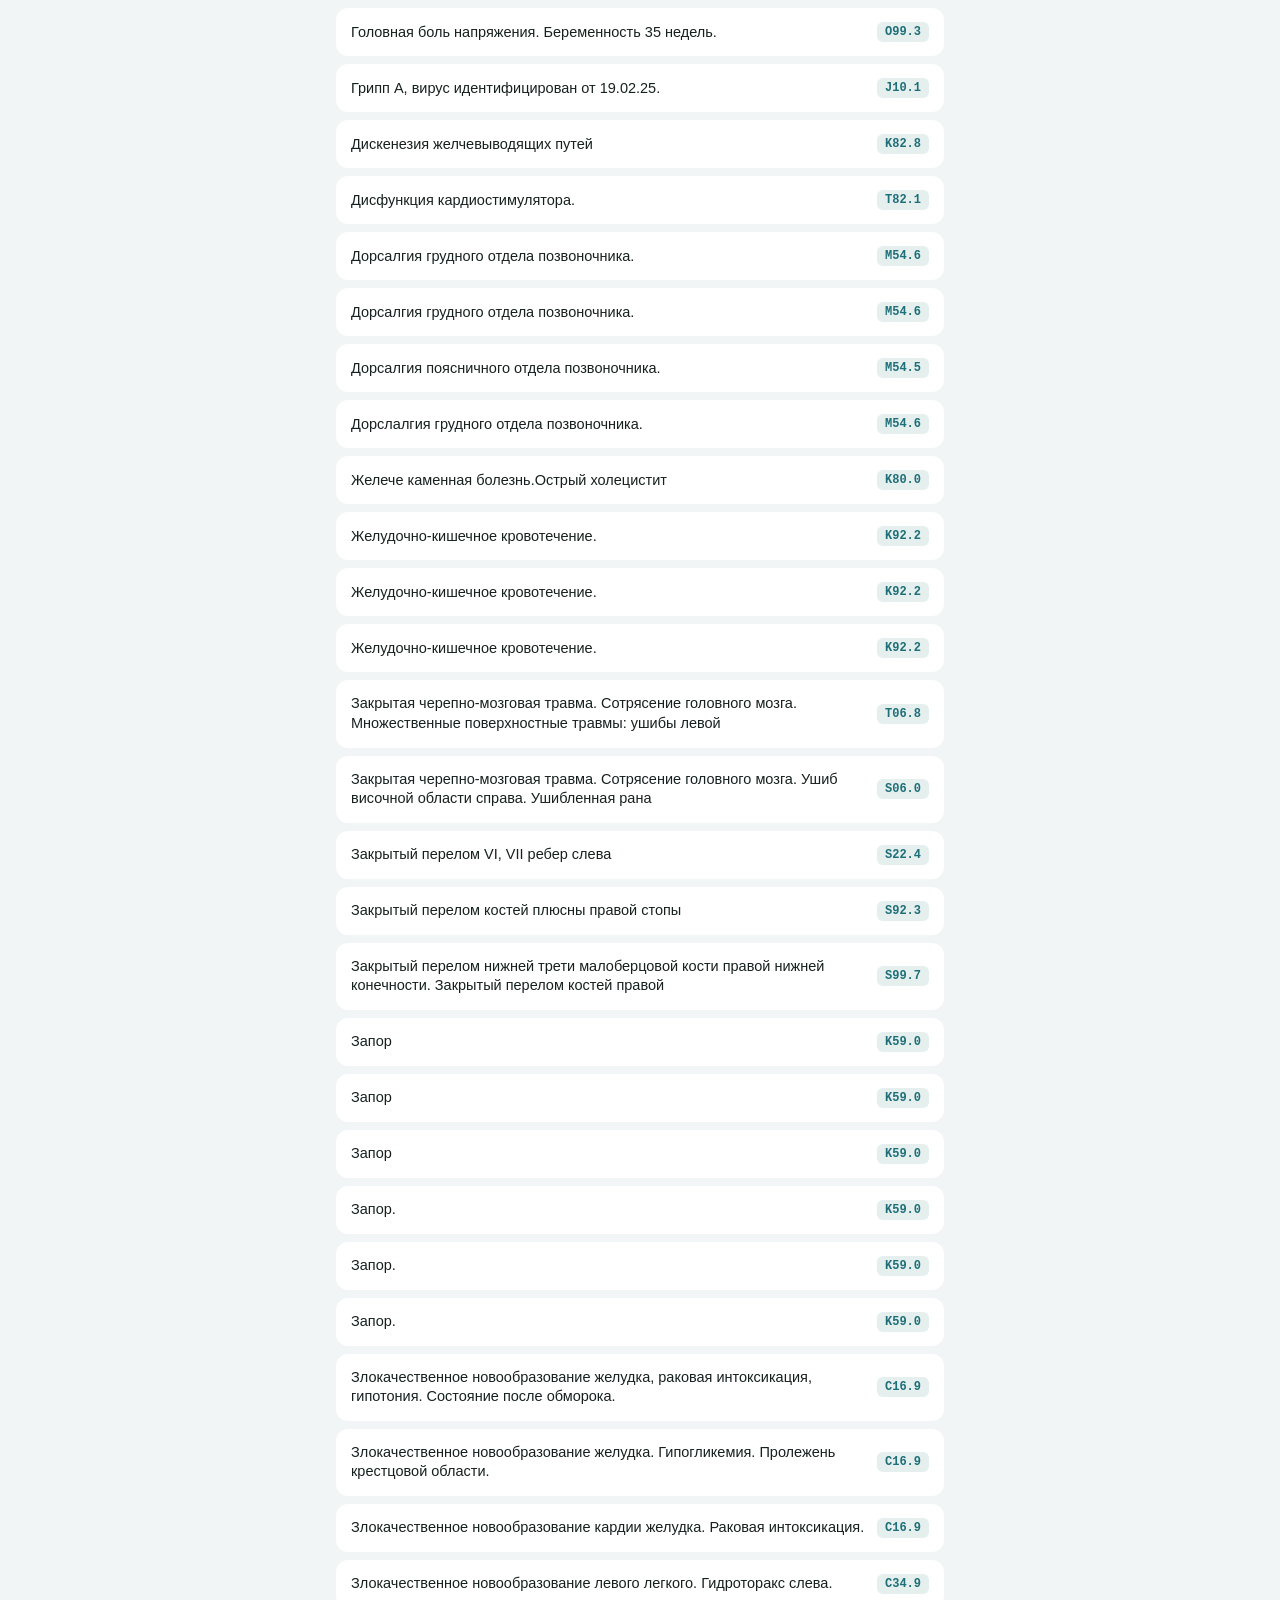
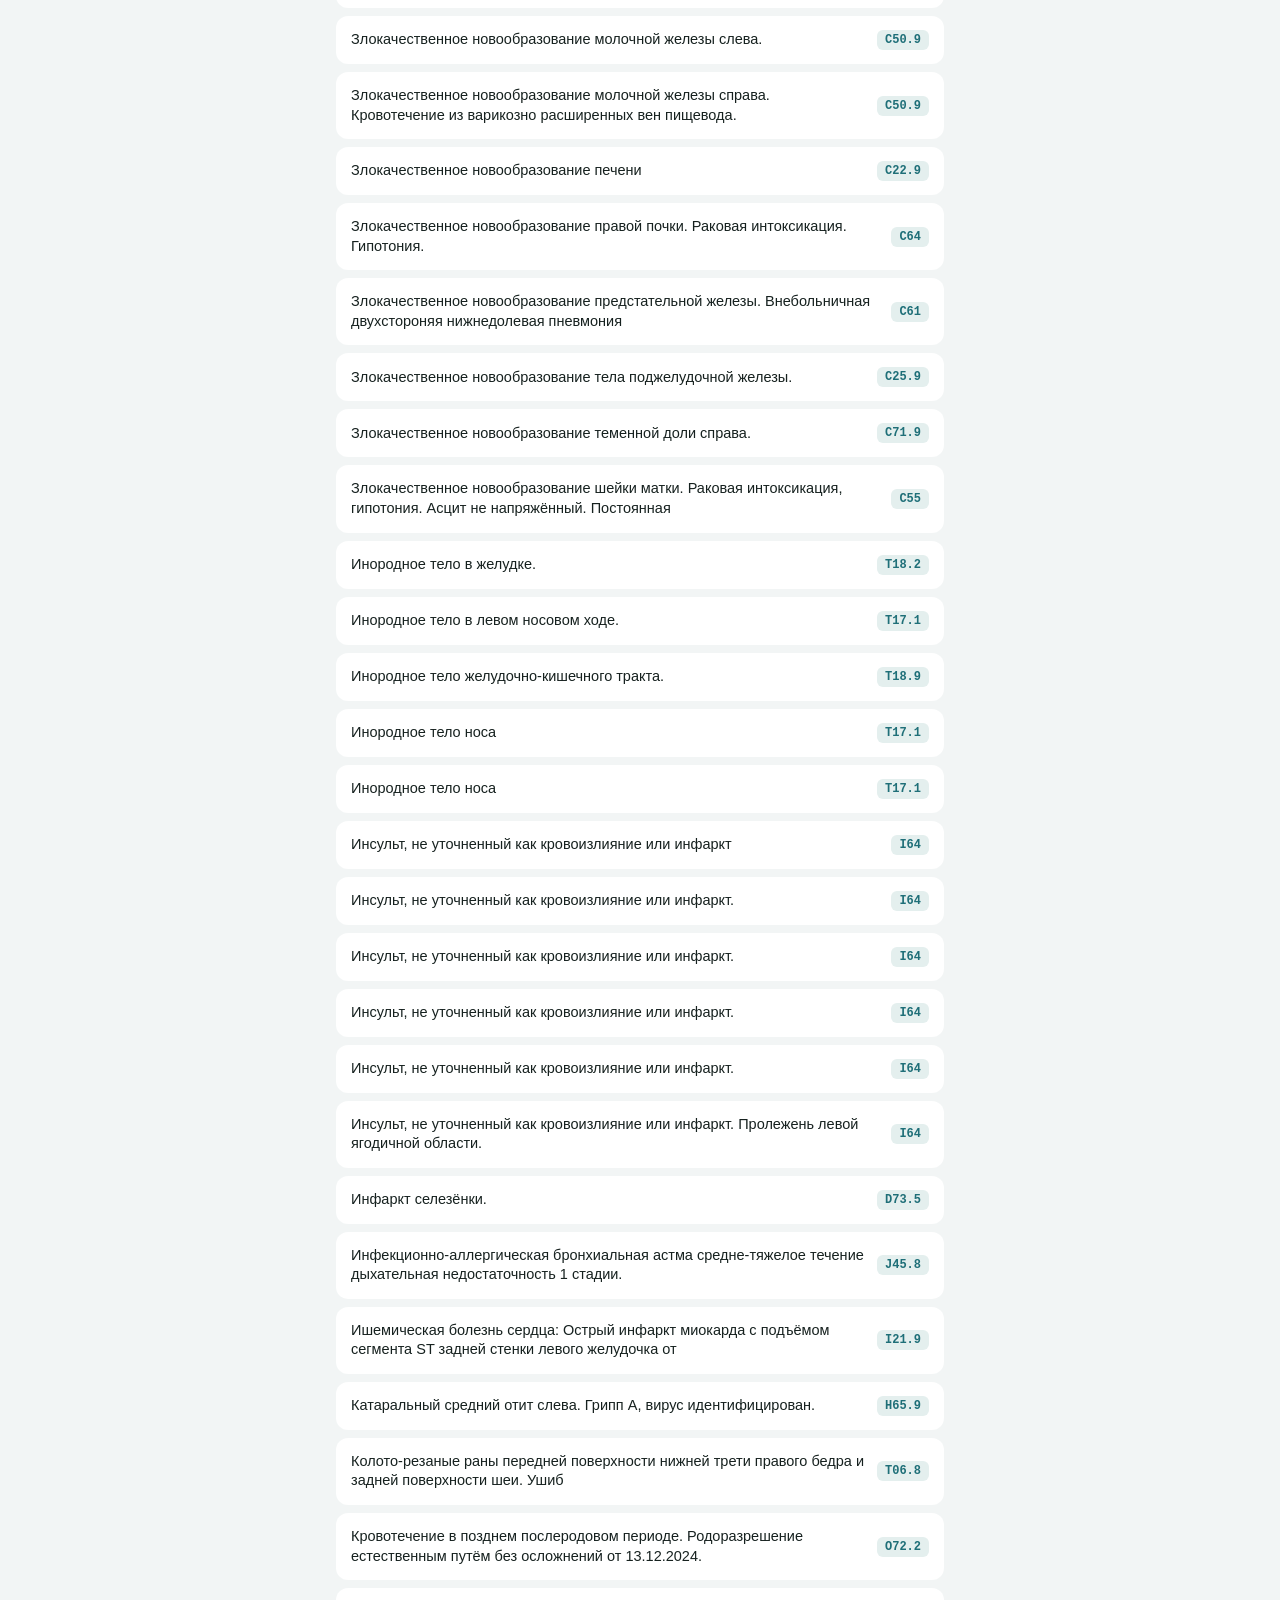
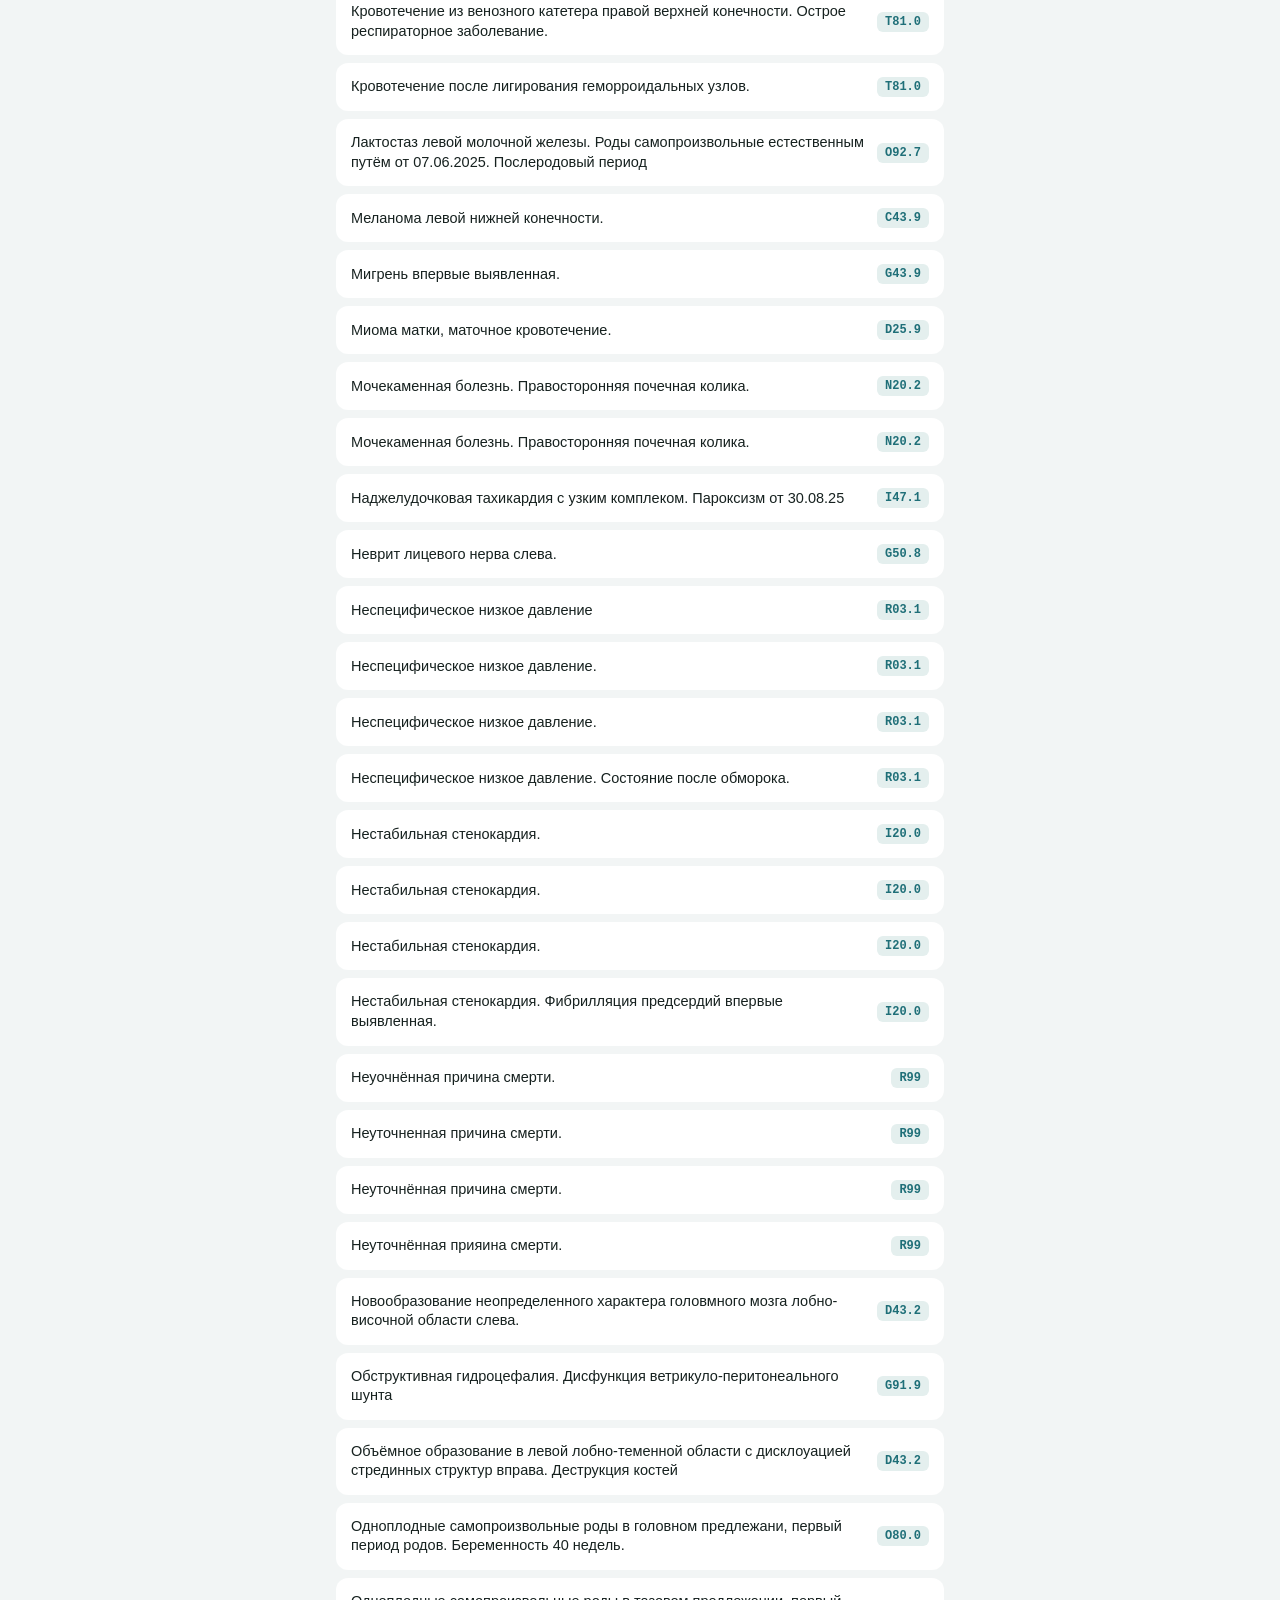
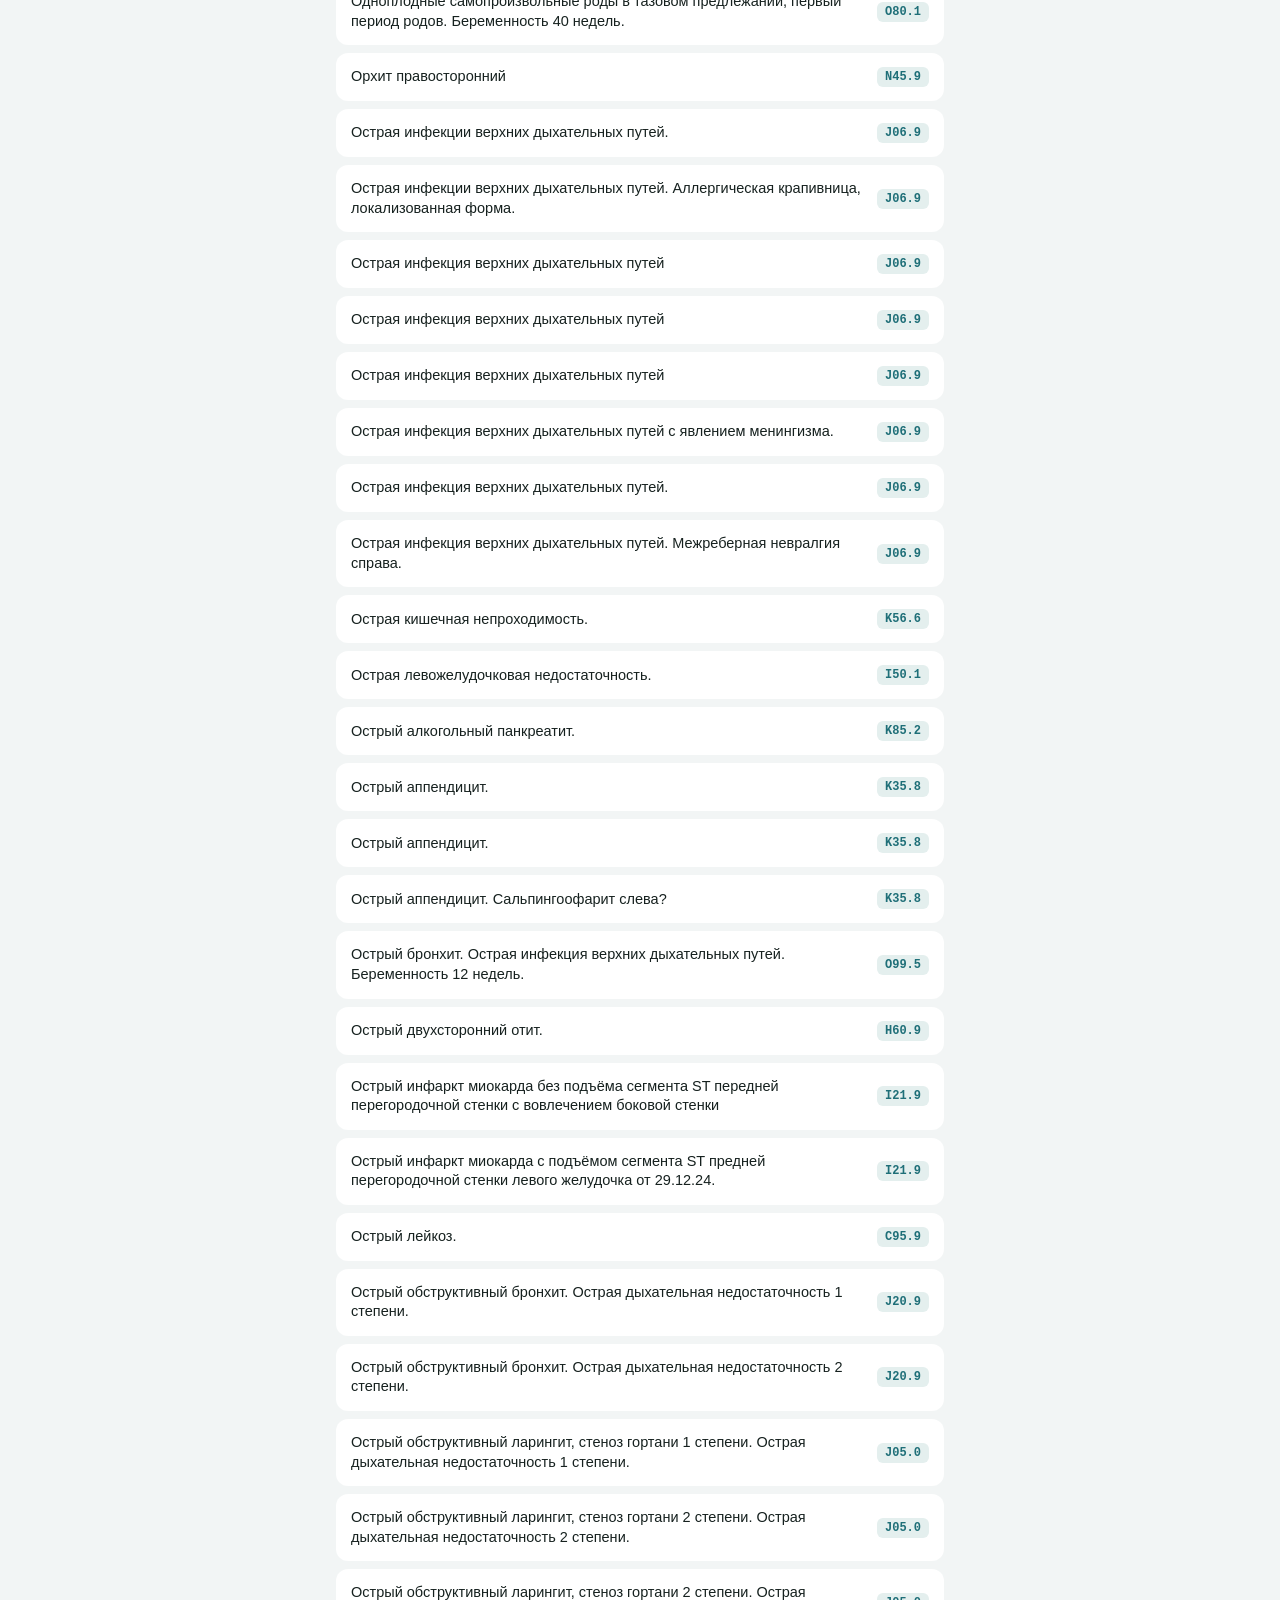
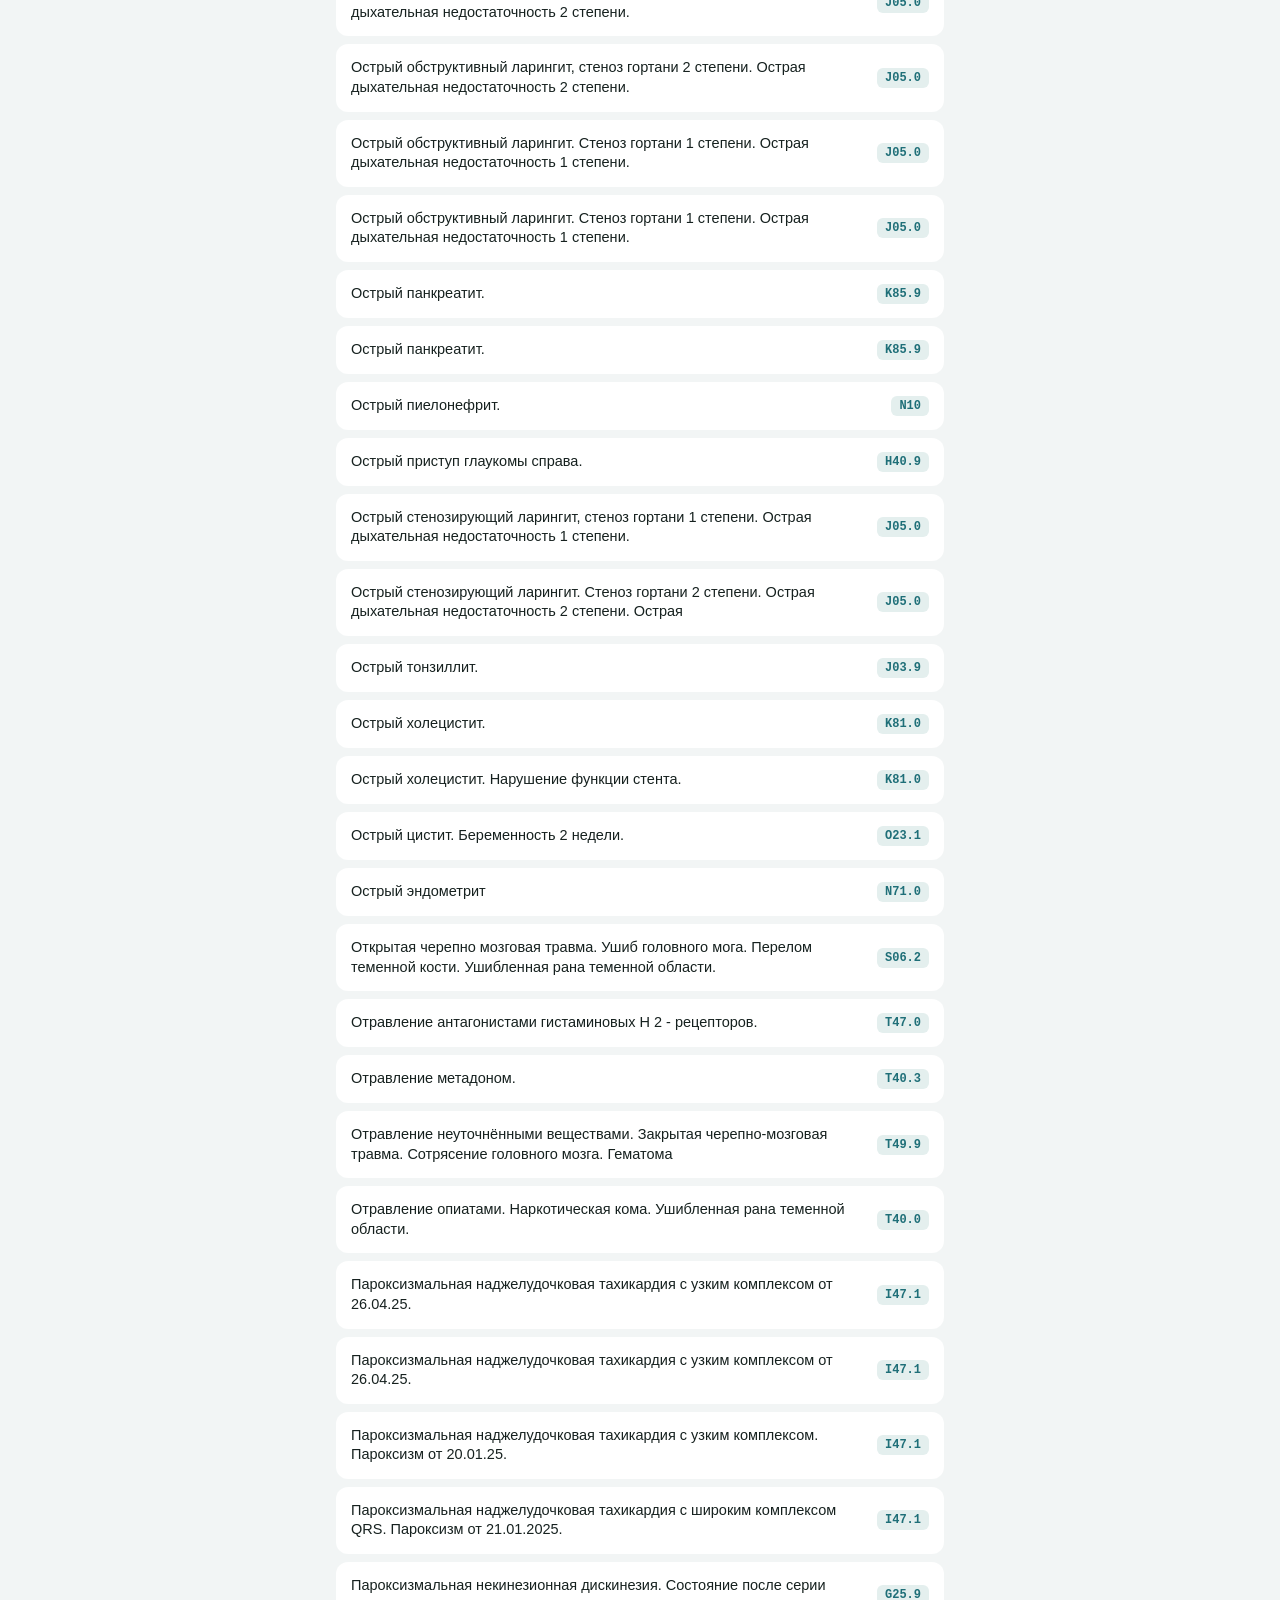
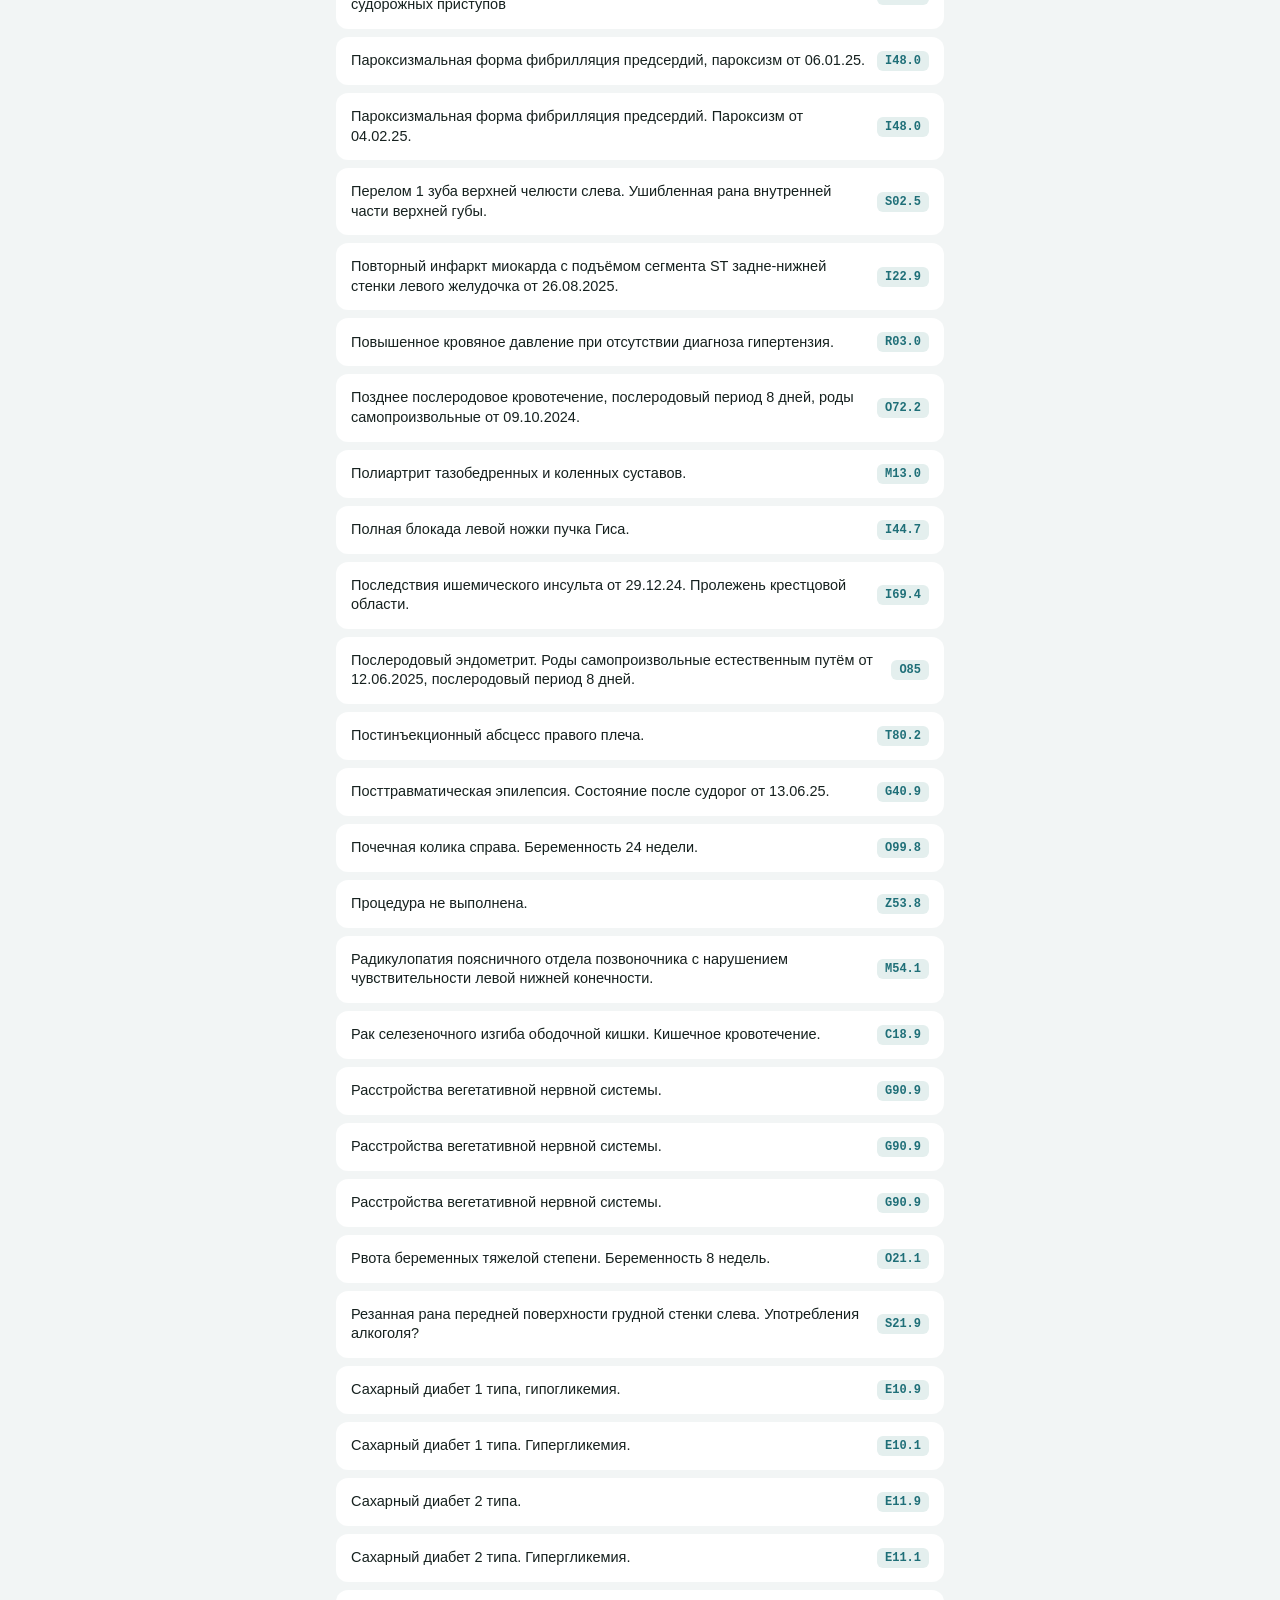
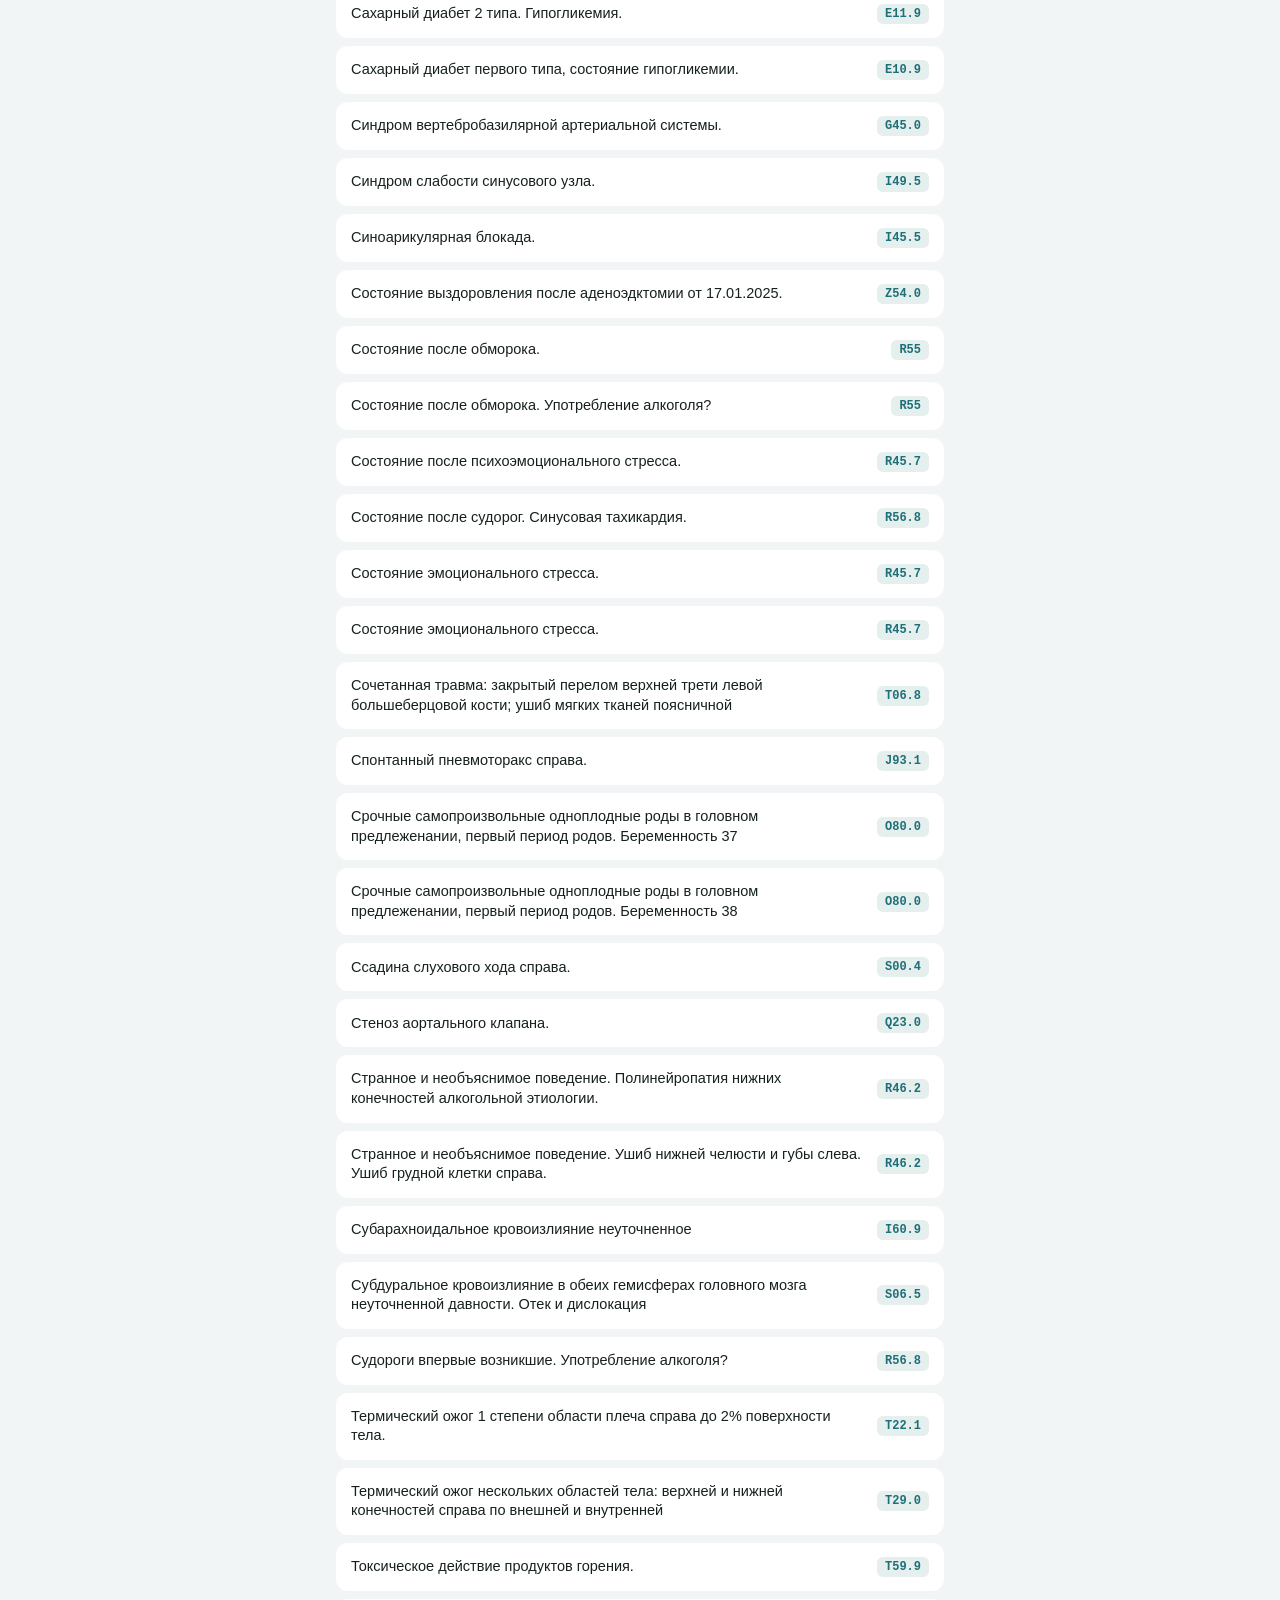
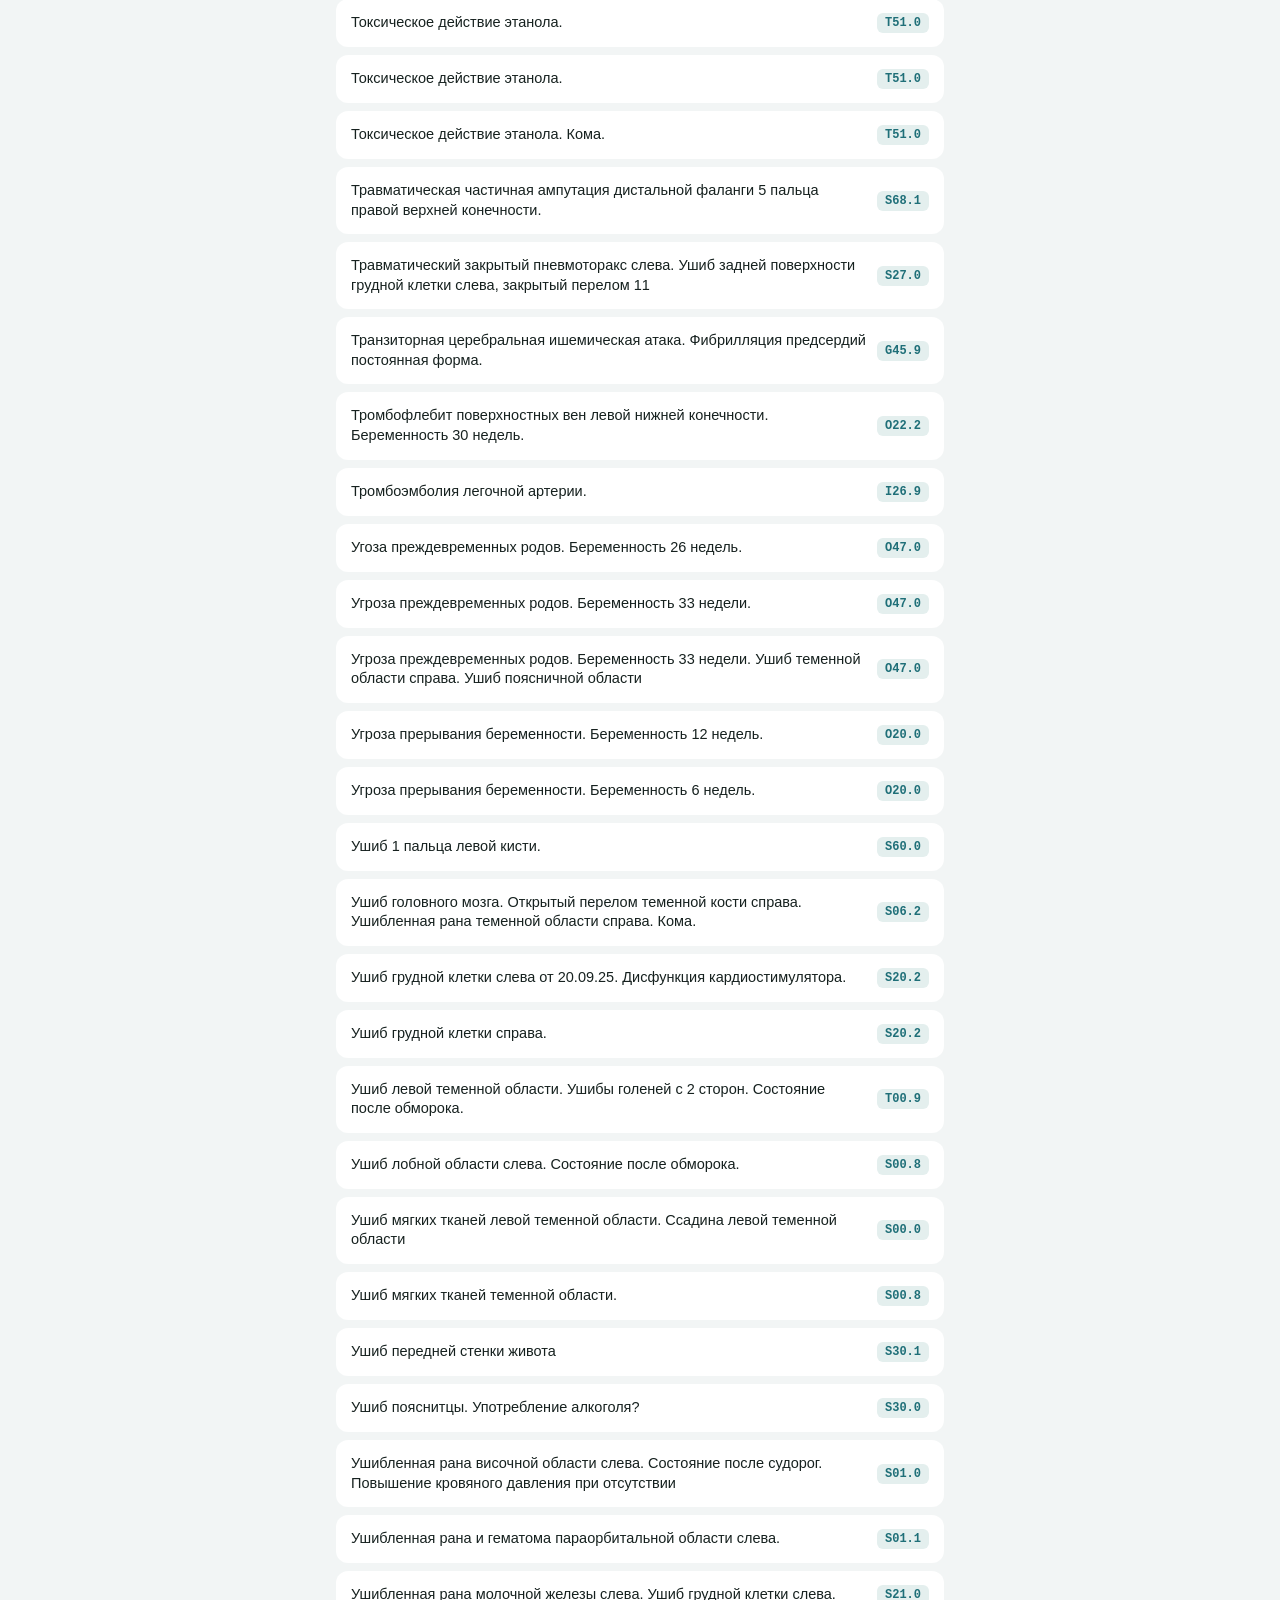
==== commit b902226e: "03-Везём: полный протокол СЛР под Telegram Mini App + Локальный статус + Подкрадули" ====
--- a/webapp/index.html
+++ b/webapp/index.html
@@ -3,7 +3,7 @@
 <head>
 <meta charset="UTF-8">
 <meta name="viewport" content="width=device-width, initial-scale=1.0, viewport-fit=cover">
-<title>PatientNote — Карта СМП</title>
+<title>03-Везём</title>
 <link rel="stylesheet" href="style.css">
 <script src="https://telegram.org/js/telegram-web-app.js"></script>
 </head>
@@ -13,14 +13,21 @@
 
   <header class="topbar">
     <div class="topbar-title" id="topbarTitle">Карта СМП</div>
-    <button class="icon-btn" id="historyBtn" title="История сохранённых карт" aria-label="История">
-      <svg width="20" height="20" viewBox="0 0 24 24" fill="none"><path d="M3 12a9 9 0 1 0 3-6.7" stroke="currentColor" stroke-width="2" stroke-linecap="round"/><path d="M3 4v5h5" stroke="currentColor" stroke-width="2" stroke-linecap="round" stroke-linejoin="round"/><path d="M12 8v4l3 2" stroke="currentColor" stroke-width="2" stroke-linecap="round" stroke-linejoin="round"/></svg>
-    </button>
+    <div class="topbar-actions">
+      <button class="icon-btn" id="addBtn" title="Добавить" aria-label="Добавить">
+        <svg width="20" height="20" viewBox="0 0 24 24" fill="none"><path d="M12 5v14M5 12h14" stroke="currentColor" stroke-width="2" stroke-linecap="round"/></svg>
+      </button>
+      <button class="icon-btn" id="historyBtn" title="История сохранённых карт" aria-label="История">
+        <svg width="20" height="20" viewBox="0 0 24 24" fill="none"><path d="M3 12a9 9 0 1 0 3-6.7" stroke="currentColor" stroke-width="2" stroke-linecap="round"/><path d="M3 4v5h5" stroke="currentColor" stroke-width="2" stroke-linecap="round" stroke-linejoin="round"/><path d="M12 8v4l3 2" stroke="currentColor" stroke-width="2" stroke-linecap="round" stroke-linejoin="round"/></svg>
+      </button>
+    </div>
   </header>
 
   <nav class="tabs" id="tabs">
     <button class="tab active" data-tab="emergency">Карта СМП</button>
     <button class="tab" data-tab="reanimation">Реанимация</button>
+    <button class="tab" data-tab="localStatus">Локальный статус</button>
+    <button class="tab" data-tab="lookup">Подкрадули</button>
   </nav>
 
   <div class="search-row" id="searchRow">
@@ -41,8 +48,8 @@
     </div>
     <div id="detailFields"></div>
     <div class="detail-actions">
-      <button class="btn btn-secondary" id="copyBtn">Скопировать карту</button>
-      <button class="btn btn-primary" id="saveBtn">Сохранить в историю</button>
+      <button class="btn btn-secondary" id="copyBtn">Скопировать</button>
+      <button class="btn btn-primary" id="saveBtn">Сохранить</button>
     </div>
   </main>
 
@@ -57,6 +64,15 @@
     <div id="historyList"></div>
   </main>
 
+  <main id="lookupView" class="lookup-view hidden">
+    <p class="lookup-hint">Введите номер наряда (обычно 10 цифр) — карта откроется в браузере.</p>
+    <div class="search-row">
+      <input type="text" id="lookupInput" placeholder="Номер наряда…" inputmode="numeric" autocomplete="off">
+    </div>
+    <button class="btn btn-primary" id="lookupBtn">Открыть карту</button>
+    <p class="lookup-note" id="lookupNote"></p>
+  </main>
+
   <div id="toast" class="toast"></div>
 
 </div>
--- a/webapp/style.css
+++ b/webapp/style.css
@@ -66,23 +66,30 @@
   cursor: pointer;
 }
 
+.topbar-actions {
+  display: flex;
+  gap: 8px;
+}
+
 .tabs {
   display: flex;
-  gap: 6px;
-  padding: 8px 16px;
+  gap: 5px;
+  padding: 8px 12px;
+  overflow-x: auto;
 }
 
 .tab {
-  flex: 1;
-  border: none;
-  background: var(--secondary-bg);
-  color: var(--hint);
-  font-family: var(--sans);
-  font-size: 14px;
-  font-weight: 600;
-  padding: 9px 0;
-  border-radius: 10px;
-  cursor: pointer;
+  flex: 0 0 auto;
+  border: none;
+  background: var(--secondary-bg);
+  color: var(--hint);
+  font-family: var(--sans);
+  font-size: 12.5px;
+  font-weight: 600;
+  padding: 9px 12px;
+  border-radius: 10px;
+  cursor: pointer;
+  white-space: nowrap;
   transition: background 0.15s, color 0.15s;
 }
 
@@ -348,3 +355,163 @@
   opacity: 1;
   transform: translate(-50%, 0);
 }
+
+/* ---------- Protocol sections (reanimation) ---------- */
+
+.section-title {
+  font-size: 13.5px;
+  font-weight: 700;
+  margin: 22px 0 10px;
+  padding-top: 10px;
+  border-top: 1px solid var(--border);
+}
+
+.section-title:first-of-type {
+  margin-top: 4px;
+  border-top: none;
+  padding-top: 0;
+}
+
+.protocol-box {
+  background: var(--secondary-bg);
+  border-radius: 12px;
+  padding: 12px 14px;
+  margin-bottom: 14px;
+}
+
+.protocol-box-title {
+  font-size: 12.5px;
+  font-weight: 700;
+  color: var(--accent);
+  margin-bottom: 10px;
+}
+
+.field-select {
+  width: 100%;
+  border: 1px solid var(--border);
+  border-radius: 10px;
+  padding: 9px 10px;
+  font-family: var(--sans);
+  font-size: 14px;
+  color: var(--text);
+  background: var(--bg);
+  outline: none;
+  margin-bottom: 10px;
+}
+
+.field-input {
+  width: 100%;
+  border: 1px solid var(--border);
+  border-radius: 10px;
+  padding: 9px 10px;
+  font-family: var(--sans);
+  font-size: 14px;
+  color: var(--text);
+  background: var(--bg);
+  outline: none;
+  margin-bottom: 10px;
+}
+
+.field-input:focus, .field-select:focus, .field-textarea:focus {
+  border-color: var(--accent);
+}
+
+/* ---------- Chronometry grids ---------- */
+
+.grid-scroll {
+  overflow-x: auto;
+  margin-bottom: 8px;
+  border-radius: 10px;
+  border: 1px solid var(--border);
+}
+
+.grid-table {
+  border-collapse: collapse;
+  font-size: 11.5px;
+  background: var(--secondary-bg);
+}
+
+.grid-table th, .grid-table td {
+  border: 1px solid var(--border);
+  padding: 0;
+  text-align: center;
+}
+
+.grid-table thead th {
+  padding: 5px 4px;
+  font-weight: 600;
+  color: var(--hint);
+  background: var(--bg);
+  min-width: 30px;
+}
+
+.grid-table .row-label {
+  text-align: left;
+  padding: 6px 8px;
+  font-size: 11px;
+  font-weight: 600;
+  white-space: nowrap;
+  position: sticky;
+  left: 0;
+  background: var(--secondary-bg);
+  min-width: 140px;
+  max-width: 170px;
+  white-space: normal;
+  line-height: 1.25;
+}
+
+.grid-table input {
+  width: 30px;
+  height: 28px;
+  border: none;
+  background: transparent;
+  text-align: center;
+  font-size: 11px;
+  color: var(--text);
+  font-family: var(--mono);
+}
+
+.grid-table input:focus {
+  outline: 2px solid var(--accent);
+  outline-offset: -2px;
+}
+
+.add-minute-btn {
+  width: 100%;
+  border: 1px dashed var(--accent);
+  background: transparent;
+  color: var(--accent);
+  border-radius: 10px;
+  padding: 8px 0;
+  font-size: 13px;
+  font-weight: 600;
+  cursor: pointer;
+  margin-bottom: 16px;
+}
+
+/* ---------- Lookup tab ---------- */
+
+.lookup-view {
+  padding: 16px;
+}
+
+.lookup-hint {
+  font-size: 13.5px;
+  color: var(--hint);
+  margin: 4px 0 14px;
+  line-height: 1.4;
+}
+
+.lookup-note {
+  font-size: 12.5px;
+  color: var(--hint);
+  margin-top: 12px;
+  line-height: 1.45;
+  white-space: pre-line;
+}
+
+#lookupInput {
+  font-family: var(--mono);
+  font-size: 16px;
+  letter-spacing: 0.02em;
+}
